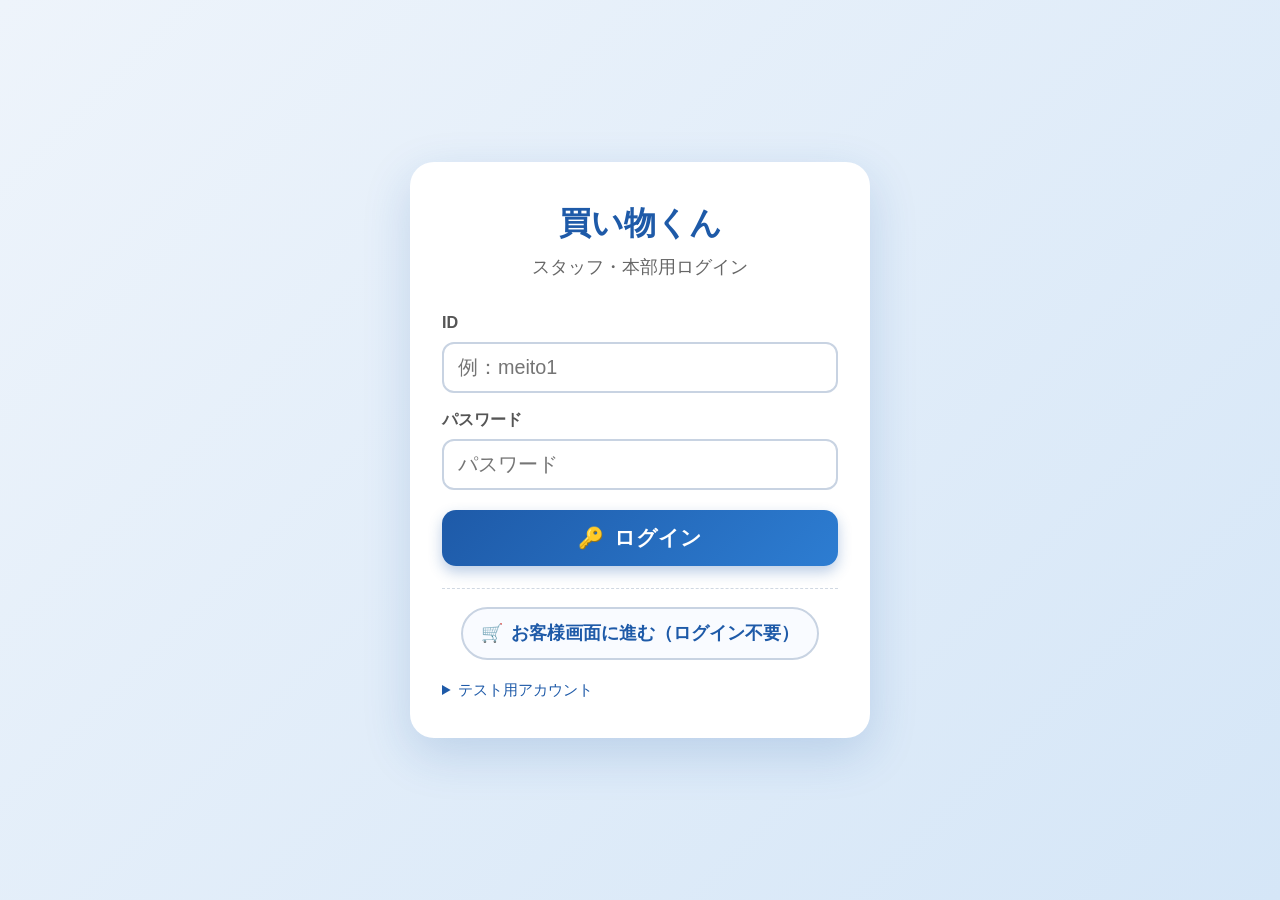
==== login.html @ 4b7d5826 "feat: 買い物くんサイト公開用の初期コミット 認証をVercel問い合わせ方式に変更。非公開ファイル(要件定義.txt, users.json, PDF)は除外。  Co-Authored-By:" ====
<!DOCTYPE html>
<html lang="ja">
<head>
    <meta charset="UTF-8">
    <meta name="viewport" content="width=device-width, initial-scale=1.0">
    <title>ログイン - 買い物くん</title>
    <link rel="stylesheet" href="style.css">
</head>
<body class="login-body">

    <div class="login-wrap">
        <div class="login-card">
            <div class="login-logo">買い物くん</div>
            <div class="login-sub">スタッフ・本部用ログイン</div>

            <form id="loginForm" class="login-form" autocomplete="off">
                <label class="login-field">
                    <span class="login-field-label">ID</span>
                    <input type="text" id="loginId" class="login-input"
                           placeholder="例：meito1" autocomplete="username" required>
                </label>
                <label class="login-field">
                    <span class="login-field-label">パスワード</span>
                    <input type="password" id="loginPassword" class="login-input"
                           placeholder="パスワード" autocomplete="current-password" required>
                </label>

                <div class="login-error" id="loginError" hidden></div>

                <button type="submit" class="login-submit" id="loginSubmit">
                    <span>🔑</span><span>ログイン</span>
                </button>
            </form>

            <div class="login-customer-link">
                <a href="index.html" class="login-customer-btn">
                    <span>🛒</span><span>お客様画面に進む（ログイン不要）</span>
                </a>
            </div>

            <div class="login-help">
                <details>
                    <summary>テスト用アカウント</summary>
                    <ul>
                        <li><b>meito1 / pass1</b> … メートくん（奈良・名古屋）</li>
                        <li><b>meito_nara / nara123</b> … 奈良担当メートくん</li>
                        <li><b>meito_nagoya / nagoya123</b> … 名古屋担当メートくん</li>
                        <li><b>honbu / honbu2026</b> … 本部スタッフ</li>
                    </ul>
                </details>
            </div>
        </div>
    </div>

    <script src="auth.js"></script>
    <script>
        // 既にログイン済みなら role に応じてリダイレクト
        document.addEventListener("DOMContentLoaded", () => {
            const a = getAuth();
            if (a) {
                if (a.role === "headquarters") location.replace("hq.html");
                else if (a.role === "meito") {
                    if (getAssignedRegion()) location.replace("meito.html");
                    else location.replace("select-region.html");
                }
                return;
            }

            const form = document.getElementById("loginForm");
            const errEl = document.getElementById("loginError");
            const idEl = document.getElementById("loginId");
            const pwEl = document.getElementById("loginPassword");
            const btn = document.getElementById("loginSubmit");

            form.addEventListener("submit", async (e) => {
                e.preventDefault();
                errEl.hidden = true;
                btn.disabled = true;
                const result = await attemptLogin(idEl.value.trim(), pwEl.value);
                btn.disabled = false;
                if (!result.ok) {
                    errEl.textContent = result.message;
                    errEl.hidden = false;
                    pwEl.focus();
                    pwEl.select();
                    return;
                }
                // ログイン成功 → role 別にリダイレクト
                const u = result.user;
                if (u.role === "headquarters") {
                    location.href = "hq.html";
                } else if (u.role === "meito") {
                    // 担当地区が1つだけなら自動選択、それ以上は地区選択画面
                    if (u.regions && u.regions.length === 1) {
                        setAssignedRegion(u.regions[0]);
                        location.href = "meito.html";
                    } else {
                        location.href = "select-region.html";
                    }
                } else {
                    location.href = "index.html";
                }
            });
        });
    </script>
</body>
</html>
---- style.css ----
/* ========================================
   買い物くん - タブレット向けTV通販風UI
   ======================================== */

* {
    margin: 0;
    padding: 0;
    box-sizing: border-box;
    -webkit-tap-highlight-color: transparent;
}

html {
    font-size: 18px;
}

body {
    font-family: "Hiragino Sans", "Hiragino Kaku Gothic ProN", "Meiryo", "Yu Gothic", sans-serif;
    background: #0a1929;
    color: #222;
    line-height: 1.6;
    overflow-x: hidden;
    min-height: 100vh;
}

/* ========================================
   ウェルカム画面
   ======================================== */
.welcome-screen {
    position: fixed;
    inset: 0;
    z-index: 2000;
    background: linear-gradient(135deg, #1e5aa8 0%, #2d7dd2 50%, #4fa3e0 100%);
    display: flex;
    align-items: center;
    justify-content: center;
    cursor: pointer;
    overflow: hidden;
    transition: opacity 0.6s ease, visibility 0.6s ease;
}

.welcome-screen.hide {
    opacity: 0;
    visibility: hidden;
    pointer-events: none;
}

/* 背景装飾 */
.welcome-bg {
    position: absolute;
    inset: 0;
    overflow: hidden;
    pointer-events: none;
}

.welcome-bg-shape {
    position: absolute;
    border-radius: 50%;
    background: rgba(255,255,255,0.08);
    animation: bgFloat 14s ease-in-out infinite;
}

.welcome-bg-shape-1 {
    width: 400px;
    height: 400px;
    top: -100px;
    left: -80px;
    animation-delay: 0s;
}

.welcome-bg-shape-2 {
    width: 300px;
    height: 300px;
    bottom: -80px;
    right: -60px;
    animation-delay: -5s;
}

.welcome-bg-shape-3 {
    width: 200px;
    height: 200px;
    top: 30%;
    right: 15%;
    animation-delay: -9s;
}

@keyframes bgFloat {
    0%, 100% { transform: translate(0, 0) scale(1); }
    33% { transform: translate(30px, -20px) scale(1.05); }
    66% { transform: translate(-20px, 30px) scale(0.98); }
}

/* 中央コンテンツ */
.welcome-content {
    position: relative;
    z-index: 1;
    text-align: center;
    color: #fff;
    padding: 40px 24px;
    max-width: 800px;
    width: 100%;
    animation: welcomeFadeIn 0.8s ease-out;
}

@keyframes welcomeFadeIn {
    from {
        opacity: 0;
        transform: translateY(20px);
    }
    to {
        opacity: 1;
        transform: translateY(0);
    }
}

.welcome-logo {
    font-size: 2.4rem;
    font-weight: bold;
    opacity: 0.85;
    letter-spacing: 0.08em;
    margin-bottom: 30px;
    text-shadow: 0 4px 14px rgba(0,0,0,0.25);
}

.welcome-greeting {
    margin-bottom: 14px;
    position: relative;
    display: inline-block;
    padding: 0 30px;
}

.welcome-greeting::before,
.welcome-greeting::after {
    content: "";
    position: absolute;
    top: 50%;
    width: 50px;
    height: 4px;
    background: #ffd54f;
    border-radius: 2px;
}

.welcome-greeting::before {
    left: -40px;
}

.welcome-greeting::after {
    right: -40px;
}

.welcome-greeting-text {
    font-size: 5.5rem;
    font-weight: bold;
    color: #ffd54f;
    text-shadow: 0 6px 20px rgba(0,0,0,0.4);
    letter-spacing: 0.05em;
    display: inline-block;
    animation: greetingPulse 2.5s ease-in-out infinite;
}

@keyframes greetingPulse {
    0%, 100% { transform: scale(1); }
    50% { transform: scale(1.03); }
}

.welcome-sub {
    font-size: 1.6rem;
    margin-bottom: 40px;
    opacity: 0.95;
    text-shadow: 0 2px 8px rgba(0,0,0,0.3);
}

/* イラスト */
.welcome-illustration {
    display: flex;
    justify-content: center;
    align-items: center;
    gap: 24px;
    margin-bottom: 50px;
    flex-wrap: wrap;
}

.welcome-emoji {
    font-size: 4.5rem;
    filter: drop-shadow(0 6px 16px rgba(0,0,0,0.3));
    animation: emojiFloat 3s ease-in-out infinite;
}

.welcome-emoji-1 { animation-delay: 0s; }
.welcome-emoji-2 { animation-delay: 0.3s; }
.welcome-emoji-3 { animation-delay: 0.6s; }
.welcome-emoji-4 { animation-delay: 0.9s; }
.welcome-emoji-5 { animation-delay: 1.2s; }

@keyframes emojiFloat {
    0%, 100% { transform: translateY(0) rotate(-3deg); }
    50% { transform: translateY(-20px) rotate(3deg); }
}

/* スタートボタン */
.welcome-start-btn {
    background: linear-gradient(135deg, #ffd54f 0%, #ffca28 100%);
    color: #3a2800;
    border: none;
    border-radius: 60px;
    padding: 22px 40px;
    font-size: 1.5rem;
    font-weight: bold;
    cursor: pointer;
    font-family: inherit;
    display: inline-flex;
    align-items: center;
    gap: 14px;
    box-shadow: 0 10px 30px rgba(0,0,0,0.3);
    animation: startBtnPulse 1.8s ease-in-out infinite;
}

.welcome-start-btn:active {
    transform: scale(0.96);
}

@keyframes startBtnPulse {
    0%, 100% {
        box-shadow: 0 10px 30px rgba(0,0,0,0.3), 0 0 0 0 rgba(255,213,79,0.6);
    }
    50% {
        box-shadow: 0 10px 30px rgba(0,0,0,0.3), 0 0 0 20px rgba(255,213,79,0);
    }
}

.welcome-start-icon {
    font-size: 1.8rem;
    animation: pointerBounce 1.2s ease-in-out infinite;
}

/* レスポンシブ */
@media (max-width: 600px) {
    .welcome-logo {
        font-size: 1.8rem;
        margin-bottom: 20px;
    }
    .welcome-greeting-text {
        font-size: 3.2rem;
    }
    .welcome-greeting::before,
    .welcome-greeting::after {
        width: 30px;
    }
    .welcome-sub {
        font-size: 1.15rem;
        margin-bottom: 28px;
    }
    .welcome-emoji {
        font-size: 3rem;
    }
    .welcome-illustration {
        gap: 14px;
        margin-bottom: 32px;
    }
    .welcome-start-btn {
        font-size: 1.15rem;
        padding: 18px 26px;
    }
}

/* ========================================
   ヘッダー
   ======================================== */
.header {
    background: linear-gradient(135deg, #1e5aa8 0%, #2d7dd2 100%);
    color: #fff;
    padding: 16px;
    box-shadow: 0 2px 8px rgba(0,0,0,0.3);
}

.header-inner {
    max-width: 1400px;
    margin: 0 auto;
    text-align: center;
}

/* 戻るボタン付きヘッダー */
.header-with-back {
    display: flex;
    align-items: center;
    justify-content: space-between;
    gap: 16px;
}

.header-back {
    color: #fff;
    text-decoration: none;
    background: rgba(255,255,255,0.18);
    padding: 10px 18px;
    border-radius: 50px;
    font-size: 1.05rem;
    font-weight: bold;
    white-space: nowrap;
    border: 2px solid rgba(255,255,255,0.35);
    transition: all 0.15s;
    flex-shrink: 0;
}

.header-back:active {
    background: rgba(255,255,255,0.3);
    transform: scale(0.96);
}

.header-back-spacer {
    width: 128px;
    flex-shrink: 0;
}

@media (max-width: 600px) {
    .header-back {
        font-size: 0.9rem;
        padding: 8px 12px;
    }
    .header-back-spacer {
        width: 70px;
    }
}

.logo {
    font-size: 2.2rem;
    font-weight: bold;
    letter-spacing: 0.05em;
}

.tagline {
    font-size: 1.15rem;
    margin-top: 2px;
    opacity: 0.95;
}

/* ========================================
   ショーケース（メインエリア）
   ======================================== */
.showcase {
    max-width: 1400px;
    margin: 0 auto;
    padding: 24px 16px 40px;
}

.showcase-inner {
    display: flex;
    flex-direction: column;
    gap: 20px;
}

/* 操作ガイド */
.guide-banner {
    background: linear-gradient(90deg, #ffc107 0%, #ffb300 100%);
    color: #222;
    padding: 14px 20px;
    border-radius: 50px;
    font-size: 1.3rem;
    font-weight: bold;
    text-align: center;
    box-shadow: 0 4px 12px rgba(255,193,7,0.35);
    display: flex;
    align-items: center;
    justify-content: center;
    gap: 12px;
    animation: guidePulse 2.5s ease-in-out infinite;
}

@keyframes guidePulse {
    0%, 100% { transform: scale(1); }
    50% { transform: scale(1.02); }
}

.guide-icon {
    font-size: 1.8rem;
    animation: pointerBounce 1.2s ease-in-out infinite;
}

@keyframes pointerBounce {
    0%, 100% { transform: translateY(0); }
    50% { transform: translateY(-6px); }
}

/* ========================================
   動画ステージ
   ======================================== */
.video-stage {
    position: relative;
    width: 100%;
    aspect-ratio: 16/9;
    background: #000;
    border-radius: 20px;
    overflow: hidden;
    box-shadow: 0 12px 40px rgba(0,0,0,0.5);
    cursor: pointer;
    user-select: none;
}

.video-stage.tapped {
    cursor: default;
}

.video-placeholder {
    position: absolute;
    inset: 0;
    background: linear-gradient(135deg, #1e5aa8 0%, #2d7dd2 50%, #4fa3e0 100%);
    display: flex;
    flex-direction: column;
    align-items: center;
    justify-content: center;
    color: #fff;
    z-index: 1;
    transition: opacity 0.5s;
}

.video-placeholder.hidden {
    opacity: 0;
    pointer-events: none;
}

.placeholder-emoji {
    font-size: 10rem;
    animation: floatEmoji 3s ease-in-out infinite;
    filter: drop-shadow(0 10px 20px rgba(0,0,0,0.3));
}

@keyframes floatEmoji {
    0%, 100% { transform: translateY(0) rotate(-2deg); }
    50% { transform: translateY(-15px) rotate(2deg); }
}

.placeholder-name {
    font-size: 2.5rem;
    font-weight: bold;
    margin-top: 20px;
    text-shadow: 0 4px 12px rgba(0,0,0,0.3);
}

.stage-video {
    position: absolute;
    inset: 0;
    width: 100%;
    height: 100%;
    object-fit: cover;
    z-index: 2;
}

.stage-video:not([src]), .stage-video[src=""] {
    display: none;
}

/* 商品情報オーバーレイ */
.product-overlay {
    position: absolute;
    bottom: 0;
    left: 0;
    right: 0;
    background: linear-gradient(180deg, transparent 0%, rgba(0,0,0,0.85) 100%);
    padding: 40px 24px 24px;
    color: #fff;
    z-index: 3;
    pointer-events: none;
}

.product-overlay-name {
    font-size: 2.2rem;
    font-weight: bold;
    text-shadow: 0 2px 8px rgba(0,0,0,0.6);
    margin-bottom: 6px;
}

.product-overlay-price {
    font-size: 1.8rem;
    font-weight: bold;
    color: #ffd54f;
    text-shadow: 0 2px 8px rgba(0,0,0,0.6);
}

/* タップ促進ヒント */
.tap-hint {
    position: absolute;
    top: 50%;
    right: 6%;
    transform: translateY(-50%);
    color: #fff;
    z-index: 3;
    text-align: center;
    pointer-events: none;
    animation: hintFade 3s ease-in-out infinite;
}

.video-stage.tapped .tap-hint {
    display: none;
}

@keyframes hintFade {
    0%, 100% { opacity: 0.5; }
    50% { opacity: 1; }
}

.tap-circle {
    width: 100px;
    height: 100px;
    border: 5px solid #fff;
    border-radius: 50%;
    margin: 0 auto 12px;
    position: relative;
    box-shadow: 0 0 30px rgba(255,255,255,0.6);
}

.tap-circle::before, .tap-circle::after {
    content: "";
    position: absolute;
    inset: -5px;
    border: 5px solid rgba(255,255,255,0.7);
    border-radius: 50%;
    animation: ripple 2s ease-out infinite;
}

.tap-circle::after {
    animation-delay: 1s;
}

@keyframes ripple {
    0% { transform: scale(1); opacity: 1; }
    100% { transform: scale(1.8); opacity: 0; }
}

.tap-text {
    font-size: 1.3rem;
    font-weight: bold;
    text-shadow: 0 2px 8px rgba(0,0,0,0.8);
    background: rgba(217,72,15,0.9);
    padding: 8px 16px;
    border-radius: 50px;
    display: inline-block;
}

/* ========================================
   購入パネル（タップ後）
   ======================================== */
.purchase-panel {
    position: absolute;
    inset: 0;
    background: rgba(0,0,0,0.85);
    backdrop-filter: blur(8px);
    -webkit-backdrop-filter: blur(8px);
    z-index: 10;
    display: none;
    flex-direction: column;
    justify-content: center;
    padding: 24px;
    color: #fff;
}

.purchase-panel.show {
    display: flex;
    animation: panelSlideUp 0.35s cubic-bezier(0.16, 1, 0.3, 1);
}

@keyframes panelSlideUp {
    from {
        opacity: 0;
        transform: translateY(30px);
    }
    to {
        opacity: 1;
        transform: translateY(0);
    }
}

.panel-close {
    position: absolute;
    top: 16px;
    right: 16px;
    width: 48px;
    height: 48px;
    border-radius: 50%;
    border: none;
    background: rgba(255,255,255,0.2);
    color: #fff;
    font-size: 1.8rem;
    cursor: pointer;
    display: flex;
    align-items: center;
    justify-content: center;
}

.panel-close:hover {
    background: rgba(255,255,255,0.3);
}

.panel-product {
    display: flex;
    align-items: center;
    gap: 20px;
    margin-bottom: 24px;
}

.panel-emoji {
    font-size: 6rem;
    flex-shrink: 0;
    filter: drop-shadow(0 6px 16px rgba(0,0,0,0.5));
}

.panel-info {
    flex: 1;
    min-width: 0;
}

.panel-name {
    font-size: 2rem;
    font-weight: bold;
    margin-bottom: 6px;
}

.panel-desc {
    font-size: 1.05rem;
    opacity: 0.9;
    margin-bottom: 10px;
    line-height: 1.5;
}

.panel-price {
    font-size: 2.2rem;
    font-weight: bold;
    color: #ffd54f;
}

/* 数量選択（ラジオボタン式） */
.panel-qty-section {
    margin-bottom: 24px;
    text-align: center;
}

.panel-qty-label {
    font-size: 1.4rem;
    font-weight: bold;
    margin-bottom: 14px;
}

.panel-qty-options {
    display: flex;
    flex-wrap: wrap;
    gap: 10px;
    justify-content: center;
    max-width: 720px;
    margin: 0 auto;
}

.qty-option {
    width: 68px;
    height: 68px;
    border-radius: 50%;
    border: 3px solid #fff;
    background: rgba(255,255,255,0.15);
    color: #fff;
    font-size: 1.6rem;
    font-weight: bold;
    cursor: pointer;
    font-family: inherit;
    display: flex;
    align-items: center;
    justify-content: center;
    transition: all 0.15s;
    flex-shrink: 0;
}

.qty-option:active {
    transform: scale(0.92);
}

.qty-option.selected {
    background: #ffd54f;
    color: #222;
    border-color: #ffd54f;
    box-shadow: 0 6px 16px rgba(255,213,79,0.5);
    transform: scale(1.08);
}

.qty-option.qty-more {
    width: auto;
    padding: 0 22px;
    border-radius: 50px;
    background: #d9480f;
    border-color: #d9480f;
    color: #fff;
    font-size: 1.15rem;
    white-space: nowrap;
    box-shadow: 0 4px 12px rgba(217,72,15,0.45);
}

.qty-option.qty-more:active {
    background: #b73a0a;
    transform: scale(0.95);
}

/* ボタン */
.panel-actions {
    display: flex;
    gap: 12px;
    max-width: 700px;
    margin: 0 auto;
    width: 100%;
}

.panel-btn {
    flex: 1;
    padding: 18px 20px;
    border: none;
    border-radius: 50px;
    font-size: 1.25rem;
    font-weight: bold;
    cursor: pointer;
    font-family: inherit;
    display: flex;
    align-items: center;
    justify-content: center;
    gap: 10px;
    transition: transform 0.1s;
}

.panel-btn:active {
    transform: scale(0.97);
}

.panel-btn-cancel {
    background: #fff;
    color: #555;
    box-shadow: 0 4px 12px rgba(0,0,0,0.3);
}

.panel-btn-add {
    background: linear-gradient(135deg, #d9480f 0%, #e8590c 100%);
    color: #fff;
    box-shadow: 0 6px 20px rgba(217,72,15,0.5);
    font-size: 1.35rem;
    flex: 1.3;
}

.panel-btn-icon {
    font-size: 1.4rem;
}

/* ========================================
   購入確認ダイアログ
   ======================================== */
.confirm-dialog {
    position: absolute;
    inset: 0;
    background: rgba(0,0,0,0.88);
    backdrop-filter: blur(10px);
    -webkit-backdrop-filter: blur(10px);
    z-index: 15;
    display: none;
    align-items: center;
    justify-content: center;
    padding: 20px;
}

.confirm-dialog.show {
    display: flex;
    animation: confirmFade 0.25s ease-out;
}

@keyframes confirmFade {
    from { opacity: 0; }
    to { opacity: 1; }
}

.confirm-inner {
    background: #fff;
    border-radius: 24px;
    padding: 32px 28px;
    max-width: 560px;
    width: 100%;
    box-shadow: 0 20px 60px rgba(0,0,0,0.5);
    animation: confirmPop 0.3s cubic-bezier(0.16, 1, 0.3, 1);
}

@keyframes confirmPop {
    from {
        transform: scale(0.85);
        opacity: 0;
    }
    to {
        transform: scale(1);
        opacity: 1;
    }
}

.confirm-icon {
    font-size: 3rem;
    text-align: center;
    margin-bottom: 12px;
}

.confirm-title {
    font-size: 1.5rem;
    font-weight: bold;
    text-align: center;
    color: #1e5aa8;
    margin-bottom: 20px;
    line-height: 1.4;
}

.confirm-product {
    display: flex;
    align-items: center;
    gap: 18px;
    background: #f5f7fa;
    border-radius: 16px;
    padding: 18px;
    margin-bottom: 24px;
}

.confirm-emoji {
    font-size: 4rem;
    flex-shrink: 0;
    filter: drop-shadow(0 4px 10px rgba(0,0,0,0.15));
}

.confirm-details {
    flex: 1;
    min-width: 0;
    color: #222;
}

.confirm-name {
    font-size: 1.4rem;
    font-weight: bold;
    margin-bottom: 8px;
}

.confirm-qty-line {
    font-size: 1.15rem;
    margin-bottom: 8px;
    display: flex;
    align-items: baseline;
    gap: 6px;
    color: #444;
}

.confirm-qty {
    font-size: 1.5rem;
    font-weight: bold;
    color: #1e5aa8;
}

.confirm-multiply {
    color: #888;
}

.confirm-total {
    display: flex;
    justify-content: space-between;
    align-items: baseline;
    padding-top: 8px;
    border-top: 1px dashed #ccc;
    font-size: 1.1rem;
    font-weight: bold;
}

.confirm-total-price {
    font-size: 1.8rem;
    color: #d9480f;
}

.confirm-actions {
    display: flex;
    gap: 12px;
}

.confirm-btn {
    flex: 1;
    padding: 18px 16px;
    border: none;
    border-radius: 50px;
    font-size: 1.2rem;
    font-weight: bold;
    cursor: pointer;
    font-family: inherit;
    display: flex;
    align-items: center;
    justify-content: center;
    gap: 8px;
    transition: transform 0.1s;
}

.confirm-btn:active {
    transform: scale(0.96);
}

.confirm-btn-no {
    background: #e9ecef;
    color: #555;
}

.confirm-btn-yes {
    background: linear-gradient(135deg, #37b24d 0%, #40c057 100%);
    color: #fff;
    box-shadow: 0 6px 18px rgba(55,178,77,0.45);
    flex: 1.3;
}

/* ========================================
   カート追加トースト
   ======================================== */
.added-toast {
    position: absolute;
    top: 50%;
    left: 50%;
    transform: translate(-50%, -50%) scale(0.8);
    background: #37b24d;
    color: #fff;
    padding: 24px 40px;
    border-radius: 60px;
    font-size: 1.6rem;
    font-weight: bold;
    z-index: 20;
    display: flex;
    align-items: center;
    gap: 14px;
    opacity: 0;
    pointer-events: none;
    transition: all 0.3s cubic-bezier(0.16, 1, 0.3, 1);
    box-shadow: 0 12px 40px rgba(55,178,77,0.5);
}

.added-toast.show {
    opacity: 1;
    transform: translate(-50%, -50%) scale(1);
}

.toast-check {
    width: 36px;
    height: 36px;
    background: #fff;
    color: #37b24d;
    border-radius: 50%;
    display: flex;
    align-items: center;
    justify-content: center;
    font-size: 1.4rem;
    font-weight: bold;
}

/* ========================================
   動画コントロール
   ======================================== */
.video-controls {
    display: flex;
    gap: 14px;
    justify-content: center;
}

.ctrl-btn {
    flex: 1;
    max-width: 200px;
    padding: 16px 20px;
    background: #fff;
    border: 3px solid #2d7dd2;
    border-radius: 50px;
    color: #1e5aa8;
    font-size: 1.1rem;
    font-weight: bold;
    cursor: pointer;
    font-family: inherit;
    display: flex;
    align-items: center;
    justify-content: center;
    gap: 10px;
    transition: all 0.15s;
}

.ctrl-btn:active {
    transform: scale(0.95);
}

.ctrl-btn-play {
    background: #1e5aa8;
    color: #fff;
    border-color: #1e5aa8;
}

.ctrl-icon {
    font-size: 1.4rem;
}

/* ========================================
   カテゴリボタン
   ======================================== */
.category-section {
    background: #fff;
    padding: 16px;
    border-radius: 16px;
    box-shadow: 0 4px 12px rgba(0,0,0,0.3);
}

.category-buttons {
    display: flex;
    flex-wrap: wrap;
    gap: 10px;
    justify-content: center;
}

.category-btn {
    font-family: inherit;
    font-size: 1.1rem;
    padding: 12px 24px;
    border: 3px solid #2d7dd2;
    background: #fff;
    color: #1e5aa8;
    border-radius: 50px;
    cursor: pointer;
    font-weight: bold;
    transition: all 0.15s;
}

.category-btn:active {
    transform: scale(0.95);
}

.category-btn.active {
    background: #1e5aa8;
    color: #fff;
}

/* ========================================
   進行インジケータ
   ======================================== */
.progress-dots {
    display: flex;
    gap: 6px;
    justify-content: center;
    flex-wrap: wrap;
    padding: 0 16px;
}

.progress-dot {
    width: 10px;
    height: 10px;
    border-radius: 50%;
    background: rgba(255,255,255,0.3);
    transition: all 0.2s;
    cursor: pointer;
}

.progress-dot.active {
    background: #ffd54f;
    transform: scale(1.5);
}

/* ========================================
   カートボタン（固定）
   ======================================== */
.cart-fab {
    position: fixed;
    bottom: 24px;
    right: 24px;
    background: linear-gradient(135deg, #d9480f 0%, #e8590c 100%);
    color: #fff;
    border: none;
    border-radius: 60px;
    padding: 18px 28px;
    font-size: 1.2rem;
    font-weight: bold;
    cursor: pointer;
    font-family: inherit;
    display: flex;
    align-items: center;
    gap: 12px;
    box-shadow: 0 8px 24px rgba(217,72,15,0.5);
    z-index: 500;
    transition: transform 0.2s;
}

.cart-fab:active {
    transform: scale(0.95);
}

.cart-icon {
    font-size: 1.6rem;
}

.cart-count {
    background: #fff;
    color: #d9480f;
    border-radius: 50%;
    min-width: 32px;
    height: 32px;
    padding: 0 8px;
    display: flex;
    align-items: center;
    justify-content: center;
    font-size: 1.1rem;
    font-weight: bold;
}

/* ========================================
   モーダル（カート・完了）
   ======================================== */
.modal {
    display: none;
    position: fixed;
    top: 0;
    left: 0;
    width: 100%;
    height: 100%;
    background: rgba(0,0,0,0.75);
    z-index: 1000;
    align-items: center;
    justify-content: center;
    padding: 16px;
}

.modal.show {
    display: flex;
}

.modal-content {
    background: #fff;
    border-radius: 20px;
    max-width: 600px;
    width: 100%;
    max-height: 90vh;
    overflow-y: auto;
    padding: 28px;
    position: relative;
}

.modal-close {
    position: absolute;
    top: 14px;
    right: 14px;
    width: 48px;
    height: 48px;
    border-radius: 50%;
    border: none;
    background: #eee;
    font-size: 1.6rem;
    cursor: pointer;
    font-weight: bold;
    color: #333;
    display: flex;
    align-items: center;
    justify-content: center;
}

.modal-close:active {
    background: #ddd;
}

.modal-title {
    font-size: 1.7rem;
    margin-bottom: 20px;
    padding-right: 48px;
    color: #1e5aa8;
}

/* カート中身 */
.cart-items {
    margin-bottom: 20px;
    max-height: 50vh;
    overflow-y: auto;
}

.cart-item {
    display: flex;
    align-items: center;
    gap: 12px;
    padding: 14px 0;
    border-bottom: 1px solid #eee;
}

.cart-item-emoji {
    font-size: 2.8rem;
    width: 64px;
    text-align: center;
}

.cart-item-info {
    flex: 1;
    min-width: 0;
}

.cart-item-name {
    font-size: 1.2rem;
    font-weight: bold;
    margin-bottom: 4px;
}

.cart-item-price {
    font-size: 1rem;
    color: #666;
}

.cart-item-qty {
    display: flex;
    align-items: center;
    gap: 4px;
}

.cart-qty-btn {
    width: 40px;
    height: 40px;
    border: 2px solid #2d7dd2;
    background: #fff;
    color: #1e5aa8;
    border-radius: 50%;
    font-size: 1.3rem;
    font-weight: bold;
    cursor: pointer;
}

.cart-qty-val {
    min-width: 34px;
    text-align: center;
    font-weight: bold;
    font-size: 1.15rem;
}

.cart-remove-btn {
    background: none;
    border: none;
    color: #c92a2a;
    font-size: 0.9rem;
    cursor: pointer;
    padding: 4px 8px;
    font-family: inherit;
}

.cart-empty {
    text-align: center;
    padding: 40px 20px;
    color: #888;
    font-size: 1.1rem;
}

.cart-total {
    display: flex;
    justify-content: space-between;
    align-items: center;
    padding: 18px 0;
    border-top: 2px solid #1e5aa8;
    font-size: 1.3rem;
    font-weight: bold;
    margin-bottom: 16px;
}

.total-price {
    color: #d9480f;
    font-size: 1.9rem;
}

.order-btn {
    width: 100%;
    padding: 20px;
    background: #1e5aa8;
    color: #fff;
    border: none;
    border-radius: 50px;
    font-size: 1.35rem;
    font-weight: bold;
    cursor: pointer;
    font-family: inherit;
}

.order-btn:active {
    background: #164280;
}

.order-btn:disabled {
    background: #ccc;
    cursor: not-allowed;
}

/* ========================================
   最終注文確認モーダル
   ======================================== */
.order-confirm-content {
    max-width: 620px;
    text-align: center;
    padding: 32px 28px;
}

.order-confirm-icon {
    font-size: 3rem;
    margin-bottom: 8px;
}

.order-confirm-title {
    font-size: 1.7rem;
    color: #1e5aa8;
    font-weight: bold;
    margin-bottom: 10px;
}

.order-confirm-lead {
    font-size: 1.15rem;
    color: #444;
    margin-bottom: 22px;
    line-height: 1.6;
}

.order-confirm-list {
    background: #f5f7fa;
    border-radius: 14px;
    padding: 16px;
    margin-bottom: 20px;
    text-align: left;
    max-height: 40vh;
    overflow-y: auto;
}

.order-confirm-item {
    display: flex;
    align-items: center;
    gap: 14px;
    padding: 12px 0;
    border-bottom: 1px dashed #d0d7de;
}

.order-confirm-item:last-child {
    border-bottom: none;
}

.order-confirm-item-emoji {
    font-size: 2.4rem;
    width: 56px;
    text-align: center;
    flex-shrink: 0;
}

.order-confirm-item-info {
    flex: 1;
    min-width: 0;
}

.order-confirm-item-name {
    font-size: 1.15rem;
    font-weight: bold;
    margin-bottom: 2px;
    color: #222;
}

.order-confirm-item-sub {
    font-size: 0.95rem;
    color: #666;
}

.order-confirm-item-price {
    font-size: 1.2rem;
    font-weight: bold;
    color: #d9480f;
    text-align: right;
    white-space: nowrap;
}

.order-confirm-total {
    display: flex;
    justify-content: space-between;
    align-items: center;
    padding: 16px 20px;
    background: linear-gradient(135deg, #1e5aa8 0%, #2d7dd2 100%);
    color: #fff;
    border-radius: 14px;
    font-size: 1.3rem;
    font-weight: bold;
    margin-bottom: 16px;
}

.order-confirm-total-price {
    font-size: 2.2rem;
    color: #ffd54f;
}

.order-confirm-note {
    background: #fff8e1;
    border: 2px solid #ffc107;
    border-radius: 12px;
    padding: 12px 16px;
    font-size: 1rem;
    color: #5c4a00;
    margin-bottom: 22px;
    display: flex;
    align-items: center;
    gap: 10px;
    text-align: left;
}

.order-confirm-note-icon {
    font-size: 1.3rem;
    font-weight: bold;
    width: 28px;
    height: 28px;
    background: #ffc107;
    color: #fff;
    border-radius: 50%;
    display: flex;
    align-items: center;
    justify-content: center;
    flex-shrink: 0;
}

.order-confirm-actions {
    display: flex;
    gap: 12px;
}

.order-confirm-btn {
    flex: 1;
    padding: 18px 16px;
    border: none;
    border-radius: 50px;
    font-size: 1.2rem;
    font-weight: bold;
    cursor: pointer;
    font-family: inherit;
    display: flex;
    align-items: center;
    justify-content: center;
    gap: 8px;
    transition: transform 0.1s;
}

.order-confirm-btn:active {
    transform: scale(0.96);
}

.order-confirm-btn-back {
    background: #e9ecef;
    color: #555;
}

.order-confirm-btn-ok {
    background: linear-gradient(135deg, #d9480f 0%, #e8590c 100%);
    color: #fff;
    box-shadow: 0 6px 18px rgba(217,72,15,0.45);
    flex: 1.4;
    font-size: 1.3rem;
}

/* ========================================
   注文完了
   ======================================== */
.complete-content {
    text-align: center;
    max-width: 480px;
}

.complete-icon {
    width: 90px;
    height: 90px;
    background: #37b24d;
    color: #fff;
    border-radius: 50%;
    font-size: 3.5rem;
    display: flex;
    align-items: center;
    justify-content: center;
    margin: 20px auto;
    font-weight: bold;
}

.complete-title {
    font-size: 1.6rem;
    color: #1e5aa8;
    margin-bottom: 12px;
}

.complete-text {
    font-size: 1.15rem;
    color: #444;
    margin-bottom: 20px;
    line-height: 1.7;
}

.complete-summary {
    background: #f5f7fa;
    border-radius: 12px;
    padding: 16px;
    margin-bottom: 20px;
    text-align: left;
    font-size: 1rem;
    max-height: 200px;
    overflow-y: auto;
}

.complete-summary-item {
    padding: 6px 0;
    border-bottom: 1px dashed #ddd;
    display: flex;
    justify-content: space-between;
}

.complete-summary-item:last-child {
    border-bottom: none;
}

.complete-btn {
    padding: 14px 40px;
    background: #1e5aa8;
    color: #fff;
    border: none;
    border-radius: 50px;
    font-size: 1.2rem;
    font-weight: bold;
    cursor: pointer;
    font-family: inherit;
}

/* ========================================
   フッター
   ======================================== */
.footer {
    background: #000;
    color: #fff;
    padding: 24px 16px;
    text-align: center;
}

.footer p {
    font-size: 0.95rem;
    margin-bottom: 2px;
}

.footer-small {
    font-size: 0.8rem;
    opacity: 0.6;
    margin-top: 6px;
}

/* ========================================
   レスポンシブ
   ======================================== */

/* タブレット縦向き */
@media (max-width: 900px) {
    html {
        font-size: 17px;
    }

    .product-overlay-name {
        font-size: 1.8rem;
    }

    .product-overlay-price {
        font-size: 1.5rem;
    }

    .panel-emoji {
        font-size: 4.5rem;
    }

    .panel-name {
        font-size: 1.6rem;
    }

    .panel-price {
        font-size: 1.8rem;
    }

    .placeholder-emoji {
        font-size: 7rem;
    }

    .placeholder-name {
        font-size: 1.8rem;
    }

    .tap-circle {
        width: 70px;
        height: 70px;
    }
}

/* スマホ */
@media (max-width: 600px) {
    html {
        font-size: 15px;
    }

    .logo {
        font-size: 1.7rem;
    }

    .guide-banner {
        font-size: 1.05rem;
        padding: 10px 14px;
    }

    .panel-product {
        flex-direction: column;
        text-align: center;
        gap: 10px;
    }

    .panel-actions {
        flex-direction: column;
    }

    .ctrl-btn {
        padding: 12px 14px;
        font-size: 0.95rem;
    }

    .ctrl-label {
        display: none;
    }

    .ctrl-btn-play .ctrl-label {
        display: inline;
    }

    .cart-fab {
        bottom: 16px;
        right: 16px;
        padding: 14px 20px;
        font-size: 1rem;
    }

    .category-btn {
        font-size: 0.95rem;
        padding: 10px 16px;
    }
}

/* ============================================================
   ページ別 背景
   ============================================================ */
body.menu-body,
body.sets-body {
    background: linear-gradient(180deg, #eef4fb 0%, #ffffff 100%);
    color: #222;
}

/* ============================================================
   メニューページ
   ============================================================ */
.menu-main {
    max-width: 1100px;
    margin: 40px auto 60px;
    padding: 0 20px;
}

.menu-title {
    font-size: 2.2rem;
    text-align: center;
    color: #1e5aa8;
    font-weight: bold;
    margin-bottom: 8px;
}

.menu-lead {
    text-align: center;
    font-size: 1.2rem;
    color: #555;
    margin-bottom: 40px;
}

.menu-grid {
    display: grid;
    grid-template-columns: repeat(auto-fit, minmax(360px, 1fr));
    gap: 24px;
}

.menu-card {
    background: #fff;
    border-radius: 24px;
    padding: 40px 28px;
    text-decoration: none;
    color: #222;
    box-shadow: 0 10px 30px rgba(30,90,168,0.15);
    border: 4px solid transparent;
    display: flex;
    flex-direction: column;
    align-items: center;
    text-align: center;
    cursor: pointer;
    transition: all 0.2s;
    position: relative;
    overflow: hidden;
}

.menu-card::before {
    content: "";
    position: absolute;
    top: 0;
    left: 0;
    right: 0;
    height: 8px;
}

.menu-card-single::before {
    background: linear-gradient(90deg, #2d7dd2, #4fa3e0);
}

.menu-card-set::before {
    background: linear-gradient(90deg, #d9480f, #ff922b);
}

.menu-card:active {
    transform: scale(0.98);
    box-shadow: 0 6px 18px rgba(30,90,168,0.25);
}

.menu-card:hover {
    border-color: #ffd54f;
    transform: translateY(-4px);
}

.menu-card-icon {
    font-size: 6rem;
    margin-bottom: 16px;
    filter: drop-shadow(0 6px 16px rgba(0,0,0,0.1));
}

.menu-card-title {
    font-size: 2rem;
    font-weight: bold;
    color: #1e5aa8;
    margin-bottom: 14px;
    line-height: 1.3;
}

.menu-card-set .menu-card-title {
    color: #d9480f;
}

.menu-card-desc {
    font-size: 1.15rem;
    color: #555;
    line-height: 1.7;
    margin-bottom: 20px;
}

.menu-card-arrow {
    background: #1e5aa8;
    color: #fff;
    width: 52px;
    height: 52px;
    border-radius: 50%;
    display: flex;
    align-items: center;
    justify-content: center;
    font-size: 1.4rem;
    box-shadow: 0 4px 12px rgba(30,90,168,0.4);
}

.menu-card-set .menu-card-arrow {
    background: #d9480f;
    box-shadow: 0 4px 12px rgba(217,72,15,0.4);
}

@media (max-width: 600px) {
    .menu-title { font-size: 1.6rem; }
    .menu-lead { font-size: 1rem; margin-bottom: 24px; }
    .menu-card { padding: 28px 20px; }
    .menu-card-icon { font-size: 4.5rem; }
    .menu-card-title { font-size: 1.5rem; }
    .menu-card-desc { font-size: 1rem; }
}

/* ============================================================
   セットページ
   ============================================================ */
.sets-main {
    max-width: 1200px;
    margin: 30px auto 60px;
    padding: 0 20px;
}

.sets-title {
    font-size: 2rem;
    text-align: center;
    color: #1e5aa8;
    font-weight: bold;
    margin-bottom: 8px;
}

.sets-lead {
    text-align: center;
    font-size: 1.1rem;
    color: #555;
    margin-bottom: 32px;
    line-height: 1.7;
}

.sets-grid {
    display: grid;
    grid-template-columns: repeat(auto-fill, minmax(280px, 1fr));
    gap: 20px;
}

.set-card {
    background: #fff;
    border-radius: 20px;
    padding: 22px;
    box-shadow: 0 6px 20px rgba(30,90,168,0.12);
    cursor: pointer;
    transition: all 0.2s;
    border: 3px solid transparent;
    display: flex;
    flex-direction: column;
}

.set-card:active {
    transform: scale(0.97);
}

.set-card:hover {
    border-color: #ffd54f;
    transform: translateY(-4px);
    box-shadow: 0 12px 28px rgba(30,90,168,0.2);
}

.set-card-top {
    display: flex;
    align-items: flex-start;
    justify-content: space-between;
    margin-bottom: 10px;
}

.set-card-emoji {
    font-size: 4.5rem;
    line-height: 1;
    filter: drop-shadow(0 4px 10px rgba(0,0,0,0.1));
}

.set-card-servings-badge {
    background: #1e5aa8;
    color: #fff;
    padding: 4px 12px;
    border-radius: 50px;
    font-size: 0.9rem;
    font-weight: bold;
    white-space: nowrap;
}

.set-card-name {
    font-size: 1.6rem;
    font-weight: bold;
    color: #1e5aa8;
    margin-bottom: 8px;
}

.set-card-desc {
    font-size: 1rem;
    color: #555;
    line-height: 1.6;
    margin-bottom: 14px;
    flex: 1;
}

.set-card-footer {
    display: flex;
    justify-content: space-between;
    align-items: baseline;
    padding-top: 12px;
    border-top: 1px dashed #d0d7de;
    margin-bottom: 12px;
}

.set-card-items {
    font-size: 0.95rem;
    color: #666;
    font-weight: bold;
}

.set-card-price {
    font-size: 1.35rem;
    font-weight: bold;
    color: #d9480f;
}

.set-card-tap {
    text-align: center;
    background: linear-gradient(135deg, #ffd54f 0%, #ffca28 100%);
    color: #3a2800;
    padding: 10px;
    border-radius: 50px;
    font-weight: bold;
    font-size: 1rem;
}

@media (max-width: 600px) {
    .sets-title { font-size: 1.5rem; }
    .sets-lead { font-size: 0.95rem; }
    .set-card-emoji { font-size: 3.5rem; }
    .set-card-name { font-size: 1.3rem; }
}

/* ============================================================
   セット詳細モーダル
   ============================================================ */
.set-detail-content {
    max-width: 720px;
    padding: 28px;
}

.set-detail-header {
    display: flex;
    align-items: center;
    gap: 18px;
    margin-bottom: 12px;
    padding-right: 48px;
}

.set-detail-emoji {
    font-size: 4.5rem;
    flex-shrink: 0;
    filter: drop-shadow(0 4px 10px rgba(0,0,0,0.15));
}

.set-detail-heading {
    flex: 1;
    min-width: 0;
}

.set-detail-title {
    font-size: 1.8rem;
    font-weight: bold;
    color: #1e5aa8;
    margin-bottom: 4px;
}

.set-detail-meta {
    display: flex;
    gap: 8px;
    align-items: center;
}

.set-detail-servings {
    background: #1e5aa8;
    color: #fff;
    padding: 4px 12px;
    border-radius: 50px;
    font-size: 0.95rem;
    font-weight: bold;
}

.set-detail-desc {
    font-size: 1.05rem;
    color: #555;
    line-height: 1.6;
    margin-bottom: 18px;
    padding: 12px 14px;
    background: #f5f7fa;
    border-radius: 12px;
}

.set-ingredients-head {
    display: flex;
    justify-content: space-between;
    align-items: baseline;
    margin-bottom: 10px;
    font-size: 1.2rem;
    font-weight: bold;
    color: #1e5aa8;
    border-bottom: 2px solid #1e5aa8;
    padding-bottom: 6px;
}

.set-ingredients-hint {
    font-size: 0.85rem;
    font-weight: normal;
    color: #888;
}

.set-ingredients {
    margin-bottom: 14px;
    max-height: 40vh;
    overflow-y: auto;
}

.set-ingredient {
    display: grid;
    grid-template-columns: auto 1fr auto auto;
    gap: 12px;
    align-items: center;
    padding: 12px 4px;
    border-bottom: 1px solid #eee;
}

.set-ingredient-emoji {
    font-size: 2.4rem;
    width: 52px;
    text-align: center;
}

.set-ingredient-info {
    min-width: 0;
}

.set-ingredient-name {
    font-size: 1.15rem;
    font-weight: bold;
    color: #222;
    margin-bottom: 2px;
}

.set-ingredient-price {
    font-size: 0.9rem;
    color: #666;
}

.set-ingredient-controls {
    display: flex;
    flex-direction: column;
    align-items: center;
    gap: 6px;
}

.set-ingredient-qty {
    display: flex;
    align-items: center;
    background: #fff;
    border: 2px solid #2d7dd2;
    border-radius: 50px;
    overflow: hidden;
}

.ing-qty-btn {
    width: 34px;
    height: 34px;
    border: none;
    background: #fff;
    color: #1e5aa8;
    font-size: 1.2rem;
    font-weight: bold;
    cursor: pointer;
}

.ing-qty-btn:active {
    background: #e7f0fa;
}

.ing-qty-val {
    min-width: 30px;
    text-align: center;
    font-size: 1.1rem;
    font-weight: bold;
}

.set-ingredient-subtotal {
    font-size: 0.85rem;
    color: #d9480f;
    font-weight: bold;
}

.ing-remove-btn {
    width: 36px;
    height: 36px;
    border-radius: 50%;
    border: none;
    background: #ffe3e3;
    color: #c92a2a;
    font-size: 1.3rem;
    font-weight: bold;
    cursor: pointer;
}

.ing-remove-btn:active {
    background: #ffc9c9;
    transform: scale(0.9);
}

.set-ingredients-empty {
    text-align: center;
    padding: 28px 16px;
    color: #888;
    font-size: 1.05rem;
    background: #f5f7fa;
    border-radius: 12px;
    line-height: 1.7;
}

.set-add-product-btn {
    width: 100%;
    padding: 14px 18px;
    border: 3px dashed #2d7dd2;
    background: #f0f7ff;
    color: #1e5aa8;
    border-radius: 14px;
    font-size: 1.1rem;
    font-weight: bold;
    cursor: pointer;
    font-family: inherit;
    display: flex;
    align-items: center;
    justify-content: center;
    gap: 10px;
    margin-bottom: 18px;
}

.set-add-product-btn:active {
    background: #e1edfa;
    transform: scale(0.98);
}

.plus-icon {
    font-size: 1.4rem;
    font-weight: bold;
}

.set-total-row {
    display: flex;
    justify-content: space-between;
    align-items: center;
    padding: 14px 18px;
    background: linear-gradient(135deg, #1e5aa8 0%, #2d7dd2 100%);
    color: #fff;
    border-radius: 12px;
    font-size: 1.2rem;
    font-weight: bold;
    margin-bottom: 16px;
}

.set-total-price {
    font-size: 1.8rem;
    color: #ffd54f;
}

.set-add-to-cart-btn {
    width: 100%;
    padding: 20px;
    background: linear-gradient(135deg, #d9480f 0%, #e8590c 100%);
    color: #fff;
    border: none;
    border-radius: 50px;
    font-size: 1.3rem;
    font-weight: bold;
    cursor: pointer;
    font-family: inherit;
    display: flex;
    align-items: center;
    justify-content: center;
    gap: 10px;
    box-shadow: 0 6px 18px rgba(217,72,15,0.45);
}

.set-add-to-cart-btn:active {
    transform: scale(0.97);
}

.set-add-to-cart-btn:disabled {
    background: #ccc;
    cursor: not-allowed;
    box-shadow: none;
}

@media (max-width: 600px) {
    .set-detail-emoji { font-size: 3.2rem; }
    .set-detail-title { font-size: 1.4rem; }
    .set-ingredient {
        grid-template-columns: auto 1fr auto;
        grid-template-rows: auto auto;
        gap: 8px;
    }
    .set-ingredient-emoji { grid-row: span 2; }
    .set-ingredient-info { grid-column: 2; }
    .set-ingredient-controls {
        grid-column: 2;
        grid-row: 2;
        flex-direction: row;
        justify-content: flex-start;
    }
    .ing-remove-btn { grid-row: span 2; }
}

/* ============================================================
   商品ピッカーモーダル
   ============================================================ */
.product-picker-content {
    max-width: 640px;
    padding: 24px;
}

.picker-category-tabs {
    display: flex;
    flex-wrap: wrap;
    gap: 8px;
    justify-content: center;
    margin-bottom: 16px;
    padding-bottom: 14px;
    border-bottom: 2px solid #e7f0fa;
}

.picker-cat-btn {
    font-family: inherit;
    font-size: 0.95rem;
    padding: 8px 16px;
    border: 2px solid #2d7dd2;
    background: #fff;
    color: #1e5aa8;
    border-radius: 50px;
    cursor: pointer;
    font-weight: bold;
}

.picker-cat-btn:active {
    transform: scale(0.95);
}

.picker-cat-btn.active {
    background: #1e5aa8;
    color: #fff;
}

.picker-list {
    max-height: 55vh;
    overflow-y: auto;
}

.picker-item {
    display: flex;
    align-items: center;
    gap: 14px;
    padding: 12px 8px;
    border-bottom: 1px solid #eee;
}

.picker-emoji {
    font-size: 2.4rem;
    width: 54px;
    text-align: center;
    flex-shrink: 0;
}

.picker-info {
    flex: 1;
    min-width: 0;
}

.picker-name {
    font-size: 1.15rem;
    font-weight: bold;
    color: #222;
    margin-bottom: 2px;
}

.picker-price {
    font-size: 0.95rem;
    color: #666;
}

.picker-add-btn {
    padding: 10px 20px;
    background: #37b24d;
    color: #fff;
    border: none;
    border-radius: 50px;
    font-size: 1rem;
    font-weight: bold;
    cursor: pointer;
    font-family: inherit;
    display: flex;
    align-items: center;
    gap: 6px;
    box-shadow: 0 4px 10px rgba(55,178,77,0.35);
    flex-shrink: 0;
}

.picker-add-btn:active {
    transform: scale(0.94);
}

.picker-empty {
    text-align: center;
    padding: 40px 20px;
    color: #888;
    font-size: 1.05rem;
}

/* ============================================================
   セット追加確認モーダル（order-confirm スタイルを再利用）
   ============================================================ */
.set-confirm-content {
    max-width: 560px;
    text-align: center;
    padding: 32px 28px;
}

/* ============================================================
   グローバルトースト（全ページ共通）
   ============================================================ */
.global-toast {
    position: fixed;
    bottom: 100px;
    left: 50%;
    transform: translateX(-50%) translateY(20px);
    background: #37b24d;
    color: #fff;
    padding: 16px 28px;
    border-radius: 50px;
    font-size: 1.15rem;
    font-weight: bold;
    z-index: 3000;
    display: flex;
    align-items: center;
    gap: 10px;
    box-shadow: 0 10px 30px rgba(55,178,77,0.45);
    opacity: 0;
    transition: all 0.3s cubic-bezier(0.16, 1, 0.3, 1);
    max-width: 90vw;
    pointer-events: none;
}

.global-toast.show {
    opacity: 1;
    transform: translateX(-50%) translateY(0);
}

.global-toast .toast-check {
    width: 28px;
    height: 28px;
    background: #fff;
    color: #37b24d;
    border-radius: 50%;
    display: flex;
    align-items: center;
    justify-content: center;
    font-size: 1rem;
    font-weight: bold;
}

@media (max-width: 600px) {
    .global-toast {
        font-size: 1rem;
        padding: 12px 20px;
        bottom: 80px;
    }
}

/* ============================================================
   注文完了モーダル ― 注文番号
   （個人情報保護のため、お名前は表示しません）
   ============================================================ */
.order-number-badge {
    background: linear-gradient(135deg, #1e5aa8 0%, #2d7dd2 100%);
    color: #fff;
    border-radius: 20px;
    padding: 18px 36px;
    display: inline-block;
    margin: 12px auto 18px;
    box-shadow: 0 8px 24px rgba(30,90,168,0.35);
    text-align: center;
}

.order-number-label {
    font-size: 1rem;
    opacity: 0.9;
    margin-bottom: 6px;
    letter-spacing: 0.05em;
}

.order-number-value {
    font-size: 3.4rem;
    font-weight: bold;
    color: #ffd54f;
    letter-spacing: 0.08em;
    line-height: 1;
}

.order-number-hint {
    font-size: 0.95rem;
    opacity: 0.85;
    margin-top: 6px;
    letter-spacing: 0.03em;
}

/* ============================================================
   注文一覧 FAB（左下固定）
   ============================================================ */
.orders-fab {
    position: fixed;
    bottom: 24px;
    left: 24px;
    background: linear-gradient(135deg, #1e5aa8 0%, #2d7dd2 100%);
    color: #fff;
    border: none;
    border-radius: 60px;
    padding: 18px 24px;
    font-size: 1.1rem;
    font-weight: bold;
    cursor: pointer;
    font-family: inherit;
    display: flex;
    align-items: center;
    gap: 10px;
    box-shadow: 0 8px 24px rgba(30,90,168,0.45);
    z-index: 500;
    transition: transform 0.2s;
}

.orders-fab:active {
    transform: scale(0.95);
}

.orders-fab-icon {
    font-size: 1.5rem;
}

/* ============================================================
   注文一覧モーダル
   ============================================================ */
.orders-modal-content {
    max-width: 760px;
    padding: 28px;
    max-height: 90vh;
    display: flex;
    flex-direction: column;
}

.orders-modal-header {
    display: flex;
    align-items: center;
    justify-content: space-between;
    margin-bottom: 18px;
    padding-right: 48px;
    flex-shrink: 0;
}

.orders-count-badge {
    background: #1e5aa8;
    color: #fff;
    padding: 4px 14px;
    border-radius: 50px;
    font-size: 1rem;
    font-weight: bold;
}

.orders-list {
    flex: 1;
    overflow-y: auto;
    margin-bottom: 16px;
}

.orders-empty {
    text-align: center;
    padding: 50px 20px;
    color: #888;
    font-size: 1.1rem;
    line-height: 2;
}

.orders-empty-icon {
    font-size: 4rem;
    margin-bottom: 10px;
}

.orders-item {
    border: 2px solid #e7f0fa;
    border-radius: 16px;
    padding: 14px 16px;
    margin-bottom: 12px;
    background: #f9fbff;
    transition: box-shadow 0.15s;
}

.orders-item:hover {
    box-shadow: 0 4px 12px rgba(30,90,168,0.1);
}

.orders-item-header {
    display: flex;
    align-items: center;
    gap: 10px;
    margin-bottom: 10px;
    flex-wrap: wrap;
}

.orders-item-number {
    background: linear-gradient(135deg, #1e5aa8 0%, #2d7dd2 100%);
    color: #fff;
    padding: 4px 14px;
    border-radius: 50px;
    font-size: 1.15rem;
    font-weight: bold;
    white-space: nowrap;
    letter-spacing: 0.05em;
}

.orders-item-name {
    font-size: 1.25rem;
    font-weight: bold;
    color: #222;
    flex: 1;
}

.orders-item-time {
    font-size: 0.95rem;
    color: #888;
    white-space: nowrap;
}

.orders-item-products {
    display: flex;
    flex-wrap: wrap;
    gap: 6px;
    margin-bottom: 10px;
}

.orders-item-product {
    background: #e7f0fa;
    color: #1e5aa8;
    padding: 4px 12px;
    border-radius: 50px;
    font-size: 1rem;
    font-weight: bold;
}

.orders-item-total {
    text-align: right;
    font-size: 1.3rem;
    font-weight: bold;
    color: #d9480f;
    border-top: 1px dashed #ccc;
    padding-top: 8px;
}

.orders-footer {
    flex-shrink: 0;
    display: flex;
    flex-wrap: wrap;
    justify-content: center;
    gap: 10px;
    padding-top: 12px;
    border-top: 1px solid #eee;
}

.orders-save-btn {
    background: linear-gradient(135deg, #1e5aa8 0%, #2d7dd2 100%);
    border: 2px solid #1e5aa8;
    color: #fff;
    padding: 12px 22px;
    border-radius: 50px;
    font-size: 1.05rem;
    font-weight: bold;
    cursor: pointer;
    font-family: inherit;
    display: inline-flex;
    align-items: center;
    gap: 8px;
    box-shadow: 0 4px 12px rgba(30,90,168,0.25);
    transition: transform 0.1s, box-shadow 0.15s;
}

.orders-save-btn:hover {
    box-shadow: 0 6px 16px rgba(30,90,168,0.35);
}

.orders-save-btn:active {
    transform: translateY(1px);
    box-shadow: 0 2px 6px rgba(30,90,168,0.25);
}

.orders-clear-btn {
    background: none;
    border: 2px solid #c92a2a;
    color: #c92a2a;
    padding: 10px 22px;
    border-radius: 50px;
    font-size: 1rem;
    font-weight: bold;
    cursor: pointer;
    font-family: inherit;
    display: inline-flex;
    align-items: center;
    gap: 8px;
}

.orders-clear-btn:active {
    background: #fff5f5;
}

@media (max-width: 600px) {
    .orders-footer {
        flex-direction: column;
        align-items: stretch;
    }
    .orders-save-btn,
    .orders-clear-btn {
        justify-content: center;
        width: 100%;
    }
}

@media (max-width: 600px) {
    .orders-fab {
        bottom: 16px;
        left: 16px;
        padding: 14px 18px;
        font-size: 0.95rem;
    }
    .orders-item-number {
        font-size: 1rem;
    }
    .orders-item-name {
        font-size: 1.1rem;
    }
}

/* ============================================================
   注文一覧 ― ビュー切替タブ（商品別 / 注文別）
   ============================================================ */
.orders-view-tabs {
    display: flex;
    gap: 6px;
    background: #e8eef5;
    padding: 6px;
    border-radius: 14px;
    margin-bottom: 16px;
}

.orders-view-tab {
    flex: 1;
    display: flex;
    align-items: center;
    justify-content: center;
    gap: 6px;
    padding: 12px 10px;
    background: transparent;
    border: none;
    border-radius: 10px;
    font-size: 1.05rem;
    font-weight: bold;
    color: #5a7196;
    cursor: pointer;
    font-family: inherit;
    transition: background 0.15s, color 0.15s, box-shadow 0.15s;
}

.orders-view-tab-icon {
    font-size: 1.2rem;
}

.orders-view-tab.active {
    background: #fff;
    color: #1e5aa8;
    box-shadow: 0 2px 8px rgba(30,90,168,0.18);
}

.orders-view-tab:not(.active):active {
    background: rgba(255,255,255,0.5);
}

/* ============================================================
   注文一覧 ― 商品別ビュー
   ============================================================ */
.orders-product-summary {
    display: flex;
    flex-wrap: wrap;
    align-items: center;
    gap: 10px;
    background: linear-gradient(135deg, #1e5aa8 0%, #2d7dd2 100%);
    color: #fff;
    border-radius: 14px;
    padding: 14px 18px;
    margin-bottom: 14px;
}

.orders-product-summary-label {
    font-size: 1rem;
    opacity: 0.92;
}

.orders-product-summary-count {
    background: rgba(255,255,255,0.2);
    padding: 4px 10px;
    border-radius: 999px;
    font-size: 1rem;
    font-weight: bold;
}

.orders-product-summary-price {
    margin-left: auto;
    font-size: 1.3rem;
    font-weight: bold;
    color: #ffd54f;
}

.orders-product-item {
    background: #fff;
    border: 2px solid #e3ecf7;
    border-radius: 16px;
    padding: 14px 16px;
    margin-bottom: 12px;
    box-shadow: 0 1px 3px rgba(0,0,0,0.04);
}

.orders-product-head {
    display: flex;
    align-items: center;
    gap: 12px;
    padding-bottom: 12px;
    border-bottom: 1px dashed #cfd8e5;
    margin-bottom: 12px;
}

.orders-product-emoji {
    font-size: 2.2rem;
    flex-shrink: 0;
    width: 52px;
    height: 52px;
    background: #f3f7fc;
    border-radius: 12px;
    display: flex;
    align-items: center;
    justify-content: center;
}

.orders-product-nameblock {
    flex: 1;
    min-width: 0;
}

.orders-product-name {
    font-size: 1.25rem;
    font-weight: bold;
    color: #222;
    line-height: 1.3;
}

.orders-product-unit {
    font-size: 0.9rem;
    color: #6c7a93;
    margin-top: 2px;
}

.orders-product-totals {
    display: flex;
    flex-direction: column;
    align-items: flex-end;
    gap: 4px;
    flex-shrink: 0;
}

.orders-product-total-badge {
    background: #ffd54f;
    color: #5c4a00;
    font-weight: bold;
    padding: 6px 14px;
    border-radius: 999px;
    font-size: 1.05rem;
    white-space: nowrap;
    box-shadow: 0 2px 4px rgba(255,193,7,0.25);
}

.orders-product-subtotal {
    font-size: 1rem;
    font-weight: bold;
    color: #1e5aa8;
}

.orders-product-buyers-label {
    display: flex;
    align-items: center;
    gap: 6px;
    font-size: 0.95rem;
    font-weight: bold;
    color: #5a7196;
    margin-bottom: 8px;
}

.orders-product-buyers-label-icon {
    font-size: 1.1rem;
}

.orders-product-buyers {
    display: flex;
    flex-wrap: wrap;
    gap: 8px;
}

.orders-buyer-chip {
    display: inline-flex;
    align-items: center;
    gap: 6px;
    background: #e8f1ff;
    border: 2px solid #b3cff0;
    padding: 6px 12px 6px 10px;
    border-radius: 999px;
    font-size: 1rem;
    color: #1e5aa8;
}

.orders-buyer-chip-num {
    background: #1e5aa8;
    color: #fff;
    font-weight: bold;
    padding: 2px 10px;
    border-radius: 999px;
    font-size: 0.95rem;
    min-width: 36px;
    text-align: center;
}

.orders-buyer-chip-qty {
    font-weight: bold;
    color: #1e5aa8;
}

@media (max-width: 600px) {
    .orders-product-head {
        flex-wrap: wrap;
    }
    .orders-product-totals {
        flex-direction: row;
        align-items: center;
        gap: 10px;
        width: 100%;
        justify-content: flex-end;
        margin-top: 4px;
    }
    .orders-product-summary-price {
        font-size: 1.15rem;
    }
    .orders-view-tab {
        font-size: 0.95rem;
        padding: 10px 6px;
    }
}

/* ============================================================
   共通：2段価格表示（量り売り商品）
   ============================================================ */
.price-main-line {
    display: block;
    line-height: 1.3;
}

.price-sub-line {
    display: block;
    font-size: 0.78em;
    color: #8a95a8;
    font-weight: normal;
    margin-top: 3px;
    line-height: 1.2;
    letter-spacing: 0.02em;
}

/* 動画オーバーレイ内の価格は濃い背景なので色を調整 */
.product-overlay-price .price-main-line {
    font-size: 1em;
}
.product-overlay-price .price-sub-line {
    color: rgba(255,255,255,0.78);
}
.overlay-bw-note {
    display: inline-block;
    margin-top: 6px;
    padding: 2px 10px;
    background: rgba(255,193,7,0.9);
    color: #5c4a00;
    font-size: 0.85em;
    font-weight: bold;
    border-radius: 999px;
    letter-spacing: 0.05em;
}

/* 購入パネルの価格は大きめ表示なので、サブ行は明示的に小さめ・黄色系 */
.panel-price .price-sub-line {
    font-size: 1rem;
    color: rgba(255, 213, 79, 0.85);
    margin-top: 4px;
    font-weight: normal;
}

/* 確認ダイアログの価格サブ行 */
.confirm-price .price-sub-line {
    font-size: 0.85rem;
    color: #8a95a8;
}

/* 最終確認モーダルの商品明細：個数表示をサブ行下に回す */
.order-confirm-item-sub {
    display: flex;
    flex-direction: column;
    gap: 2px;
    align-items: flex-start;
}
.order-confirm-item-qty {
    font-size: 0.9em;
    color: #5a7196;
    font-weight: bold;
    margin-top: 4px;
}

/* 買い物かご内の価格 */
.cart-item-price .price-sub-line {
    color: #8a95a8;
}

/* ============================================================
   量り売り（byWeight）関連
   ============================================================ */

/* 「量り売り」バッジ */
.bw-badge {
    display: inline-block;
    background: #fff3cd;
    color: #856404;
    border: 1px solid #ffc107;
    font-size: 0.75rem;
    font-weight: bold;
    padding: 2px 8px;
    border-radius: 999px;
    margin-right: 6px;
    vertical-align: middle;
    letter-spacing: 0.03em;
}

/* 買い物かご内の「約」表示バッジ */
.cart-item-bw-badge {
    display: inline-block;
    background: #ffc107;
    color: #5c4a00;
    font-size: 0.75rem;
    font-weight: bold;
    padding: 2px 7px;
    border-radius: 999px;
    margin-right: 6px;
    vertical-align: middle;
}

/* 「約」説明ノート（買い物かご・最終確認） */
.cart-byweight-note,
.order-confirm-byweight-note {
    display: flex;
    align-items: flex-start;
    gap: 10px;
    background: #fff8e1;
    border: 2px dashed #ffc107;
    border-radius: 12px;
    padding: 12px 14px;
    margin-top: 12px;
    color: #5c4a00;
    font-size: 0.95rem;
    line-height: 1.55;
}

.cart-byweight-note-icon,
.order-confirm-byweight-note-icon {
    font-size: 1.3rem;
    flex-shrink: 0;
    color: #c77700;
    font-weight: bold;
}

/* 注文完了画面の量り売りノート */
.complete-byweight-note {
    font-size: 0.95rem;
    color: #5c4a00;
    background: #fff8e1;
    border: 1px dashed #ffc107;
    border-radius: 10px;
    padding: 10px 14px;
    margin-top: 12px;
    line-height: 1.55;
}

/* ============================================================
   注文一覧 - 注文別ビューの明細行・金額調整
   ============================================================ */
.orders-item-expanded {
    cursor: default;
}

.orders-item-lines {
    display: flex;
    flex-direction: column;
    gap: 6px;
    margin: 10px 0 12px;
}

.orders-line {
    display: flex;
    align-items: center;
    justify-content: space-between;
    gap: 10px;
    padding: 10px 12px;
    background: #f8fafd;
    border: 1px solid #e3ecf7;
    border-radius: 10px;
    flex-wrap: wrap;
}

.orders-line.adjusted {
    background: #f0f7ff;
    border-color: #9fc0ea;
}

.orders-line.editing {
    flex-direction: column;
    align-items: stretch;
    background: #fff8e1;
    border-color: #ffc107;
    padding: 14px;
}

.orders-line-main {
    display: flex;
    align-items: center;
    gap: 8px;
    flex: 1 1 auto;
    min-width: 0;
}

.orders-line-emoji {
    font-size: 1.4rem;
}

.orders-line-name {
    font-size: 1rem;
    color: #222;
    font-weight: 500;
}

.orders-line-amounts {
    display: flex;
    align-items: center;
    gap: 8px;
    flex-wrap: wrap;
    justify-content: flex-end;
}

.orders-line-amount {
    font-size: 1rem;
    font-weight: bold;
    color: #1e5aa8;
}

.orders-line-est-strike {
    font-size: 0.88rem;
    color: #8a95a8;
    text-decoration: line-through;
}

.orders-line-actual {
    font-size: 1.1rem;
    font-weight: bold;
    color: #1e5aa8;
}

.orders-line-diff {
    display: inline-block;
    font-size: 0.85rem;
    font-weight: bold;
    padding: 2px 8px;
    border-radius: 999px;
}

.orders-line-diff.plus {
    background: #fee8e8;
    color: #c92a2a;
}

.orders-line-diff.minus {
    background: #e4f5ea;
    color: #2b8a3e;
}

.orders-line-adj-btn {
    background: #fff;
    border: 2px solid #ffc107;
    color: #c77700;
    font-weight: bold;
    font-size: 0.9rem;
    padding: 6px 12px;
    border-radius: 999px;
    cursor: pointer;
    font-family: inherit;
    transition: background 0.15s;
}

.orders-line-adj-btn:hover {
    background: #fff8e1;
}

.orders-line-adj-btn:active {
    background: #ffe896;
}

/* 通常品（量り売りでない）用：青系 */
.orders-line-adj-btn-fixed {
    border-color: #2d7dd2;
    color: #1e5aa8;
}

.orders-line-adj-btn-fixed:hover {
    background: #eaf3fc;
}

.orders-line-adj-btn-fixed:active {
    background: #cfe2f6;
}

/* 金額編集UI */
.orders-line-edit {
    display: flex;
    flex-direction: column;
    gap: 10px;
    margin-top: 10px;
    padding-top: 10px;
    border-top: 1px dashed #e8c557;
}

.orders-line-edit-row {
    display: flex;
    align-items: center;
    gap: 10px;
    justify-content: space-between;
}

.orders-line-edit-label {
    font-size: 0.95rem;
    color: #5c4a00;
    font-weight: bold;
    min-width: 90px;
}

.orders-line-edit-estimate {
    font-size: 1rem;
    color: #6c7a93;
    text-decoration: line-through;
}

.orders-line-edit-inputwrap {
    display: flex;
    align-items: center;
    gap: 6px;
    flex: 1;
    justify-content: flex-end;
}

.orders-line-edit-input {
    width: 110px;
    padding: 10px 12px;
    font-size: 1.4rem;
    font-weight: bold;
    text-align: right;
    border: 2px solid #ffc107;
    border-radius: 10px;
    outline: none;
    font-family: inherit;
    background: #fff;
    -moz-appearance: textfield;
}

.orders-line-edit-input::-webkit-outer-spin-button,
.orders-line-edit-input::-webkit-inner-spin-button {
    -webkit-appearance: none;
    margin: 0;
}

.orders-line-edit-input:focus {
    border-color: #1e5aa8;
    box-shadow: 0 0 0 3px rgba(30,90,168,0.18);
}

.orders-line-edit-input.input-shake {
    border-color: #c92a2a;
    animation: shake-adj 0.35s ease;
}

@keyframes shake-adj {
    0%, 100% { transform: translateX(0); }
    20%       { transform: translateX(-6px); }
    40%       { transform: translateX(6px); }
    60%       { transform: translateX(-5px); }
    80%       { transform: translateX(5px); }
}

.orders-line-edit-suffix {
    font-size: 1.1rem;
    font-weight: bold;
    color: #5c4a00;
}

.orders-line-edit-actions {
    display: flex;
    gap: 8px;
    justify-content: flex-end;
    flex-wrap: wrap;
}

.orders-line-edit-btn {
    padding: 10px 16px;
    border-radius: 10px;
    font-size: 0.95rem;
    font-weight: bold;
    font-family: inherit;
    cursor: pointer;
    border: 2px solid transparent;
}

.orders-line-edit-cancel {
    background: #fff;
    border-color: #c5ccd8;
    color: #6c7a93;
}

.orders-line-edit-reset {
    background: #fff;
    border-color: #c5ccd8;
    color: #6c7a93;
}

.orders-line-edit-save {
    background: #1e5aa8;
    color: #fff;
    border-color: #1e5aa8;
}

.orders-line-edit-save:hover {
    background: #2d7dd2;
}

.orders-line-edit-cancel:hover,
.orders-line-edit-reset:hover {
    background: #f3f5f9;
}

/* 注文別ビュー 合計行 */
.orders-item-totalrow {
    display: flex;
    align-items: center;
    justify-content: space-between;
    padding-top: 10px;
    border-top: 2px solid #e3ecf7;
}

.orders-item-total-label {
    font-size: 1rem;
    font-weight: bold;
    color: #5a7196;
}

.orders-item-total-amounts {
    display: flex;
    align-items: center;
    gap: 10px;
}

.orders-item-total-est {
    font-size: 0.9rem;
    color: #8a95a8;
    text-decoration: line-through;
}

/* 商品別ビュー - 調整済みインジケータ */
.orders-buyer-chip.adjusted {
    background: #e4f5ea;
    border-color: #8cc7a0;
}

.orders-buyer-chip.adjusted .orders-buyer-chip-num {
    background: #2b8a3e;
}

.orders-buyer-chip.adjusted .orders-buyer-chip-qty {
    color: #2b8a3e;
}

.orders-buyer-chip-adj {
    color: #2b8a3e;
    font-weight: bold;
    font-size: 0.9rem;
    margin-left: 2px;
}

.orders-product-est {
    font-size: 0.85rem;
    color: #8a95a8;
    text-decoration: line-through;
}

.orders-adjustment-diff-summary {
    display: flex;
    align-items: center;
    justify-content: space-between;
    gap: 10px;
    background: #fff;
    border: 1px dashed #9fc0ea;
    border-radius: 10px;
    padding: 8px 14px;
    margin-bottom: 14px;
    font-size: 0.95rem;
    color: #5a7196;
}

.orders-adjustment-diff {
    font-weight: bold;
    padding: 2px 10px;
    border-radius: 999px;
    font-size: 0.9rem;
}

.orders-adjustment-diff.plus {
    background: #fee8e8;
    color: #c92a2a;
}

.orders-adjustment-diff.minus {
    background: #e4f5ea;
    color: #2b8a3e;
}

@media (max-width: 600px) {
    .orders-line-edit-row {
        flex-wrap: wrap;
    }
    .orders-line-edit-inputwrap {
        justify-content: flex-start;
    }
    .orders-line-edit-input {
        width: 100%;
    }
}

/* ============================================================
   価格設定 FAB（注文一覧FABの上）
   ============================================================ */
.price-settings-fab {
    position: fixed;
    bottom: 100px;            /* 注文一覧FABの上 */
    left: 24px;
    background: linear-gradient(135deg, #4a4a4a 0%, #6b6b6b 100%);
    color: #fff;
    border: none;
    border-radius: 60px;
    padding: 14px 20px;
    font-size: 1rem;
    font-weight: bold;
    cursor: pointer;
    font-family: inherit;
    display: flex;
    align-items: center;
    gap: 8px;
    box-shadow: 0 6px 18px rgba(0,0,0,0.3);
    z-index: 500;
    transition: transform 0.2s;
}

.price-settings-fab:active {
    transform: scale(0.95);
}

.price-settings-fab-icon {
    font-size: 1.3rem;
}

@media (max-width: 600px) {
    .price-settings-fab {
        bottom: 78px;
        left: 16px;
        padding: 11px 15px;
        font-size: 0.9rem;
    }
}

/* ============================================================
   価格設定モーダル
   ============================================================ */
.price-settings-content {
    max-width: 720px;
    padding: 28px;
    max-height: 90vh;
    display: flex;
    flex-direction: column;
}

.price-settings-header {
    margin-bottom: 14px;
    padding-right: 48px;
    flex-shrink: 0;
}

.price-settings-subtitle {
    margin-top: 6px;
    font-size: 0.95rem;
    color: #555;
    line-height: 1.5;
}

.ps-cat-tabs {
    display: flex;
    flex-wrap: wrap;
    gap: 6px;
    padding: 10px 0 14px;
    border-bottom: 1px dashed #d0d8e2;
    margin-bottom: 12px;
    flex-shrink: 0;
}

.ps-cat-btn {
    background: #f3f6fa;
    color: #4a5366;
    border: 2px solid transparent;
    padding: 7px 14px;
    border-radius: 50px;
    font-size: 0.95rem;
    font-weight: bold;
    cursor: pointer;
    font-family: inherit;
    transition: background 0.15s, color 0.15s, border-color 0.15s;
}

.ps-cat-btn:hover {
    background: #e7eef7;
}

.ps-cat-btn.active {
    background: linear-gradient(135deg, #1e5aa8 0%, #2d7dd2 100%);
    color: #fff;
    border-color: #1e5aa8;
}

.ps-list {
    flex: 1;
    overflow-y: auto;
    margin-bottom: 14px;
    padding-right: 4px;
}

.ps-empty {
    text-align: center;
    padding: 40px 16px;
    color: #888;
    font-size: 1.05rem;
}

.ps-item {
    display: flex;
    align-items: center;
    gap: 14px;
    padding: 12px 14px;
    background: #f9fbff;
    border: 2px solid #e7f0fa;
    border-radius: 14px;
    margin-bottom: 8px;
    transition: border-color 0.15s, background 0.15s;
}

.ps-item-overridden {
    background: #fff8e6;
    border-color: #f5c451;
}

.ps-item-emoji {
    font-size: 2.2rem;
    width: 44px;
    text-align: center;
    flex-shrink: 0;
}

.ps-item-info {
    flex: 1;
    min-width: 0;
}

.ps-item-name {
    font-size: 1.1rem;
    font-weight: bold;
    color: #222;
    margin-bottom: 4px;
    display: flex;
    align-items: center;
    gap: 6px;
    flex-wrap: wrap;
}

.ps-item-meta {
    font-size: 0.85rem;
    color: #666;
    display: flex;
    flex-wrap: wrap;
    gap: 10px;
    align-items: center;
}

.ps-item-unit {
    background: #e7f0fa;
    color: #1e5aa8;
    padding: 2px 9px;
    border-radius: 999px;
    font-weight: bold;
    font-size: 0.8rem;
}

.ps-item-orig {
    color: #777;
}

.ps-item-changed-flag {
    background: #f5c451;
    color: #6a4a00;
    padding: 2px 10px;
    border-radius: 999px;
    font-size: 0.8rem;
    font-weight: bold;
}

.ps-item-controls {
    display: flex;
    align-items: center;
    gap: 8px;
    flex-shrink: 0;
}

.ps-price-inputwrap {
    display: inline-flex;
    align-items: center;
    background: #fff;
    border: 2px solid #c8d3e2;
    border-radius: 10px;
    padding: 4px 10px 4px 6px;
    transition: border-color 0.15s, box-shadow 0.15s;
}

.ps-price-inputwrap:focus-within {
    border-color: #1e5aa8;
    box-shadow: 0 0 0 3px rgba(30,90,168,0.15);
}

.ps-item-overridden .ps-price-inputwrap {
    border-color: #f5c451;
    background: #fffdf5;
}

.ps-price-input {
    border: none;
    outline: none;
    background: transparent;
    font-size: 1.2rem;
    font-weight: bold;
    color: #222;
    width: 90px;
    text-align: right;
    font-family: inherit;
    -moz-appearance: textfield;
}

.ps-price-input::-webkit-outer-spin-button,
.ps-price-input::-webkit-inner-spin-button {
    -webkit-appearance: none;
    margin: 0;
}

.ps-price-input.input-shake {
    animation: input-shake 0.4s;
}

@keyframes input-shake {
    0%, 100% { transform: translateX(0); }
    25% { transform: translateX(-6px); }
    50% { transform: translateX(6px); }
    75% { transform: translateX(-3px); }
}

.ps-price-suffix {
    margin-left: 4px;
    font-size: 0.95rem;
    color: #555;
    font-weight: bold;
}

.ps-reset-btn {
    background: #fff;
    color: #1e5aa8;
    border: 2px solid #1e5aa8;
    padding: 7px 12px;
    border-radius: 999px;
    font-size: 0.85rem;
    font-weight: bold;
    cursor: pointer;
    font-family: inherit;
    white-space: nowrap;
    transition: background 0.15s, color 0.15s;
}

.ps-reset-btn:hover {
    background: #1e5aa8;
    color: #fff;
}

.ps-reset-btn:active {
    transform: translateY(1px);
}

.ps-reset-btn-disabled,
.ps-reset-btn:disabled {
    border-color: #d0d8e2;
    color: #b6c0cf;
    background: #f4f7fb;
    cursor: not-allowed;
}

.ps-reset-btn-disabled:hover,
.ps-reset-btn:disabled:hover {
    background: #f4f7fb;
    color: #b6c0cf;
}

.ps-footer {
    flex-shrink: 0;
    display: flex;
    align-items: center;
    justify-content: space-between;
    gap: 12px;
    padding-top: 12px;
    border-top: 1px solid #eee;
    flex-wrap: wrap;
}

.ps-footer-info {
    font-size: 0.95rem;
    color: #666;
}

.ps-footer-info-active {
    color: #d97706;
    font-weight: bold;
}

.ps-reset-all-btn {
    background: none;
    border: 2px solid #c92a2a;
    color: #c92a2a;
    padding: 9px 18px;
    border-radius: 50px;
    font-size: 0.95rem;
    font-weight: bold;
    cursor: pointer;
    font-family: inherit;
    display: inline-flex;
    align-items: center;
    gap: 6px;
}

.ps-reset-all-btn:hover {
    background: #fff5f5;
}

.ps-reset-all-btn:active {
    transform: translateY(1px);
}

@media (max-width: 600px) {
    .ps-item {
        flex-wrap: wrap;
    }
    .ps-item-controls {
        width: 100%;
        justify-content: flex-end;
        margin-top: 4px;
    }
    .ps-price-input {
        width: 80px;
        font-size: 1.1rem;
    }
    .ps-footer {
        flex-direction: column;
        align-items: stretch;
    }
    .ps-reset-all-btn {
        justify-content: center;
        width: 100%;
    }
}

/* ============================================================
   地区インジケータ（右上固定）
   ============================================================ */
.region-indicator {
    position: fixed;
    top: 14px;
    right: 14px;
    background: rgba(255, 255, 255, 0.95);
    color: #1e5aa8;
    border: 2px solid #1e5aa8;
    border-radius: 999px;
    padding: 7px 14px;
    font-size: 0.95rem;
    font-weight: bold;
    cursor: pointer;
    font-family: inherit;
    display: flex;
    align-items: center;
    gap: 6px;
    box-shadow: 0 4px 12px rgba(0,0,0,0.12);
    z-index: 600;
    transition: background 0.15s, transform 0.15s;
}

.region-indicator:hover {
    background: #eaf3fc;
}

.region-indicator:active {
    transform: scale(0.96);
}

.region-indicator-icon {
    font-size: 1rem;
}

.region-indicator-label {
    color: #777;
    font-weight: normal;
    font-size: 0.85rem;
}

.region-indicator-name {
    color: #1e5aa8;
    font-weight: bold;
}

.region-indicator-chevron {
    color: #999;
    font-size: 0.85rem;
    margin-left: 2px;
}

@media (max-width: 600px) {
    .region-indicator {
        top: 10px;
        right: 10px;
        padding: 5px 10px;
        font-size: 0.85rem;
    }
    .region-indicator-label {
        display: none;
    }
}

/* ============================================================
   地区切替モーダル
   ============================================================ */
.region-switcher-content {
    max-width: 480px;
    padding: 28px;
}

.region-switcher-lead {
    margin: 10px 0 18px;
    font-size: 0.95rem;
    color: #555;
    line-height: 1.7;
    text-align: center;
}

.region-options {
    display: flex;
    flex-direction: column;
    gap: 10px;
    margin-top: 8px;
}

.region-option {
    background: #f9fbff;
    border: 2px solid #e7f0fa;
    border-radius: 16px;
    padding: 16px 18px;
    font-size: 1.2rem;
    font-weight: bold;
    color: #222;
    cursor: pointer;
    font-family: inherit;
    display: flex;
    align-items: center;
    gap: 12px;
    transition: border-color 0.15s, background 0.15s, transform 0.15s;
}

.region-option:hover {
    border-color: #2d7dd2;
    background: #eaf3fc;
}

.region-option:active {
    transform: scale(0.98);
}

.region-option.active {
    background: linear-gradient(135deg, #1e5aa8 0%, #2d7dd2 100%);
    color: #fff;
    border-color: #1e5aa8;
}

.region-option-icon {
    font-size: 1.4rem;
}

.region-option-name {
    flex: 1;
    text-align: left;
}

.region-option-current {
    background: rgba(255,255,255,0.3);
    color: #fff;
    padding: 3px 10px;
    border-radius: 999px;
    font-size: 0.8rem;
    font-weight: bold;
}

/* ============================================================
   ログイン画面・地区選択画面
   ============================================================ */
.login-body {
    min-height: 100vh;
    background: linear-gradient(135deg, #eef4fb 0%, #d5e6f7 100%);
    margin: 0;
    font-family: "Hiragino Sans", "Yu Gothic", sans-serif;
    display: flex;
    align-items: center;
    justify-content: center;
    padding: 20px;
}

.login-wrap {
    width: 100%;
    max-width: 460px;
}

.login-card {
    background: #fff;
    border-radius: 24px;
    padding: 36px 32px;
    box-shadow: 0 16px 48px rgba(30,90,168,0.18);
}

.login-logo {
    font-size: 1.8rem;
    font-weight: bold;
    color: #1e5aa8;
    text-align: center;
    margin-bottom: 4px;
}

.login-sub {
    text-align: center;
    color: #666;
    font-size: 1rem;
    margin-bottom: 28px;
}

.login-form {
    display: flex;
    flex-direction: column;
    gap: 14px;
}

.login-field {
    display: flex;
    flex-direction: column;
    gap: 6px;
}

.login-field-label {
    font-size: 0.9rem;
    color: #555;
    font-weight: bold;
}

.login-input {
    border: 2px solid #c8d3e2;
    border-radius: 12px;
    padding: 12px 14px;
    font-size: 1.1rem;
    font-family: inherit;
    transition: border-color 0.15s, box-shadow 0.15s;
    background: #fff;
}

.login-input:focus {
    outline: none;
    border-color: #1e5aa8;
    box-shadow: 0 0 0 3px rgba(30,90,168,0.15);
}

.login-error {
    background: #ffe9e9;
    color: #c92a2a;
    border-radius: 10px;
    padding: 10px 14px;
    font-size: 0.95rem;
    border: 1px solid #ffc7c7;
}

.login-submit {
    background: linear-gradient(135deg, #1e5aa8 0%, #2d7dd2 100%);
    color: #fff;
    border: none;
    padding: 14px;
    border-radius: 14px;
    font-size: 1.15rem;
    font-weight: bold;
    cursor: pointer;
    font-family: inherit;
    display: inline-flex;
    align-items: center;
    justify-content: center;
    gap: 10px;
    margin-top: 6px;
    box-shadow: 0 6px 14px rgba(30,90,168,0.3);
    transition: transform 0.1s, box-shadow 0.15s;
}

.login-submit:hover {
    box-shadow: 0 8px 18px rgba(30,90,168,0.4);
}

.login-submit:active {
    transform: translateY(1px);
}

.login-submit:disabled {
    opacity: 0.6;
    cursor: not-allowed;
}

.login-customer-link {
    margin-top: 22px;
    text-align: center;
    padding-top: 18px;
    border-top: 1px dashed #d0d8e2;
}

.login-customer-btn {
    display: inline-flex;
    align-items: center;
    gap: 8px;
    color: #1e5aa8;
    font-weight: bold;
    text-decoration: none;
    padding: 10px 18px;
    border: 2px solid #c8d3e2;
    border-radius: 999px;
    background: #f9fbff;
    transition: background 0.15s, border-color 0.15s;
}

.login-customer-btn:hover {
    background: #eaf3fc;
    border-color: #2d7dd2;
}

.login-help {
    margin-top: 18px;
    font-size: 0.85rem;
    color: #888;
}

.login-help summary {
    cursor: pointer;
    color: #1e5aa8;
    user-select: none;
}

.login-help ul {
    margin: 8px 0 0 0;
    padding-left: 20px;
    line-height: 1.7;
}

.login-help code,
.login-help b {
    color: #c77700;
}

/* ============== 地区選択 ============== */
.region-select-card .login-logo {
    font-size: 1.35rem;
    margin-bottom: 8px;
}

.region-select-list {
    display: flex;
    flex-direction: column;
    gap: 12px;
    margin-top: 20px;
}

.region-select-item {
    background: #f9fbff;
    border: 2px solid #e7f0fa;
    border-radius: 18px;
    padding: 22px 22px;
    font-size: 1.4rem;
    font-weight: bold;
    color: #1e5aa8;
    cursor: pointer;
    font-family: inherit;
    display: flex;
    align-items: center;
    gap: 14px;
    transition: background 0.15s, border-color 0.15s, transform 0.15s;
}

.region-select-item:hover {
    background: #eaf3fc;
    border-color: #2d7dd2;
}

.region-select-item:active {
    transform: scale(0.98);
}

.region-select-item-icon {
    font-size: 1.6rem;
}

.region-select-item-name {
    flex: 1;
    text-align: left;
}

.region-select-item-arrow {
    color: #999;
    font-size: 1.2rem;
}

.region-select-foot {
    margin-top: 24px;
    text-align: center;
    padding-top: 18px;
    border-top: 1px dashed #d0d8e2;
}

.region-select-logout {
    background: none;
    border: 2px solid #c92a2a;
    color: #c92a2a;
    padding: 8px 18px;
    border-radius: 999px;
    font-size: 0.95rem;
    font-weight: bold;
    cursor: pointer;
    font-family: inherit;
}

.region-select-logout:hover {
    background: #fff5f5;
}

/* ============================================================
   認証バッジ（ログイン中ユーザーの右上表示）
   ============================================================ */
.auth-badge {
    position: fixed;
    top: 14px;
    right: 220px;
    background: #fff;
    border: 2px solid #c8d3e2;
    border-radius: 999px;
    padding: 5px 6px 5px 12px;
    display: flex;
    align-items: center;
    gap: 8px;
    font-size: 0.85rem;
    box-shadow: 0 4px 12px rgba(0,0,0,0.08);
    z-index: 600;
}

.auth-badge-icon {
    font-size: 1.1rem;
}

.auth-badge-info {
    display: flex;
    flex-direction: column;
    line-height: 1.2;
}

.auth-badge-role {
    color: #888;
    font-size: 0.75rem;
}

.auth-badge-name {
    color: #1e5aa8;
    font-weight: bold;
}

.auth-badge-logout {
    background: #f5f5f5;
    border: none;
    color: #555;
    width: 28px;
    height: 28px;
    border-radius: 999px;
    cursor: pointer;
    font-size: 0.95rem;
    font-family: inherit;
    margin-left: 4px;
}

.auth-badge-logout:hover {
    background: #ffe1e1;
    color: #c92a2a;
}

@media (max-width: 900px) {
    .auth-badge {
        right: auto;
        left: 14px;
        top: auto;
        bottom: 14px;
    }
}

/* ============================================================
   スタッフ用ページ（メートくん／本部）
   ============================================================ */
.staff-body {
    margin: 0;
    background: #f3f6fa;
    font-family: "Hiragino Sans", "Yu Gothic", sans-serif;
    color: #222;
    min-height: 100vh;
    display: flex;
    flex-direction: column;
}

.staff-header {
    background: linear-gradient(135deg, #1e5aa8 0%, #2d7dd2 100%);
    color: #fff;
    padding: 14px 0;
    box-shadow: 0 4px 12px rgba(30,90,168,0.2);
}

.staff-header-inner {
    max-width: 1200px;
    margin: 0 auto;
    padding: 0 22px;
    display: flex;
    align-items: center;
    justify-content: space-between;
    gap: 16px;
    flex-wrap: wrap;
}

.staff-header-left {
    display: flex;
    align-items: center;
    gap: 16px;
    flex-wrap: wrap;
}

.staff-logo {
    font-size: 1.4rem;
    font-weight: bold;
    margin: 0;
    display: flex;
    align-items: baseline;
    gap: 10px;
}

.staff-logo-role {
    background: rgba(255,255,255,0.22);
    color: #fff;
    padding: 3px 12px;
    border-radius: 999px;
    font-size: 0.85rem;
    font-weight: bold;
    letter-spacing: 0.05em;
}

.staff-logo-role-hq {
    background: rgba(255,200,40,0.25);
    color: #fff7d6;
}

.staff-context {
    font-size: 0.95rem;
    opacity: 0.9;
    display: flex;
    align-items: center;
    gap: 6px;
}

.staff-ctx-user { font-weight: bold; }
.staff-ctx-sep  { opacity: 0.5; }
.staff-ctx-region {}

.staff-context-mini {
    font-size: 0.85rem;
    opacity: 0.9;
}

.staff-header-right {
    display: flex;
    align-items: center;
    gap: 8px;
}

.staff-link-btn {
    background: rgba(255,255,255,0.18);
    color: #fff;
    border: 1px solid rgba(255,255,255,0.4);
    padding: 6px 14px;
    border-radius: 999px;
    text-decoration: none;
    font-size: 0.9rem;
    font-weight: bold;
    cursor: pointer;
    font-family: inherit;
    transition: background 0.15s;
}

.staff-link-btn:hover {
    background: rgba(255,255,255,0.28);
}

.staff-logout-btn {
    background: rgba(0,0,0,0.18);
}

.staff-back-btn {
    background: rgba(255,255,255,0.18);
    color: #fff;
    border: 1px solid rgba(255,255,255,0.4);
    padding: 6px 14px;
    border-radius: 999px;
    text-decoration: none;
    font-size: 0.9rem;
    font-weight: bold;
}

.staff-back-btn:hover {
    background: rgba(255,255,255,0.28);
}

.staff-main {
    max-width: 1200px;
    margin: 0 auto;
    padding: 28px 22px;
    flex: 1;
    width: 100%;
    box-sizing: border-box;
}

.staff-section-title {
    font-size: 1.4rem;
    margin: 0 0 18px 0;
    color: #1e5aa8;
}

.staff-menu-grid {
    display: grid;
    grid-template-columns: repeat(auto-fill, minmax(240px, 1fr));
    gap: 18px;
}

.staff-menu-card {
    background: #fff;
    border: 2px solid #e7f0fa;
    border-radius: 18px;
    padding: 22px 20px;
    color: #222;
    text-decoration: none;
    box-shadow: 0 4px 14px rgba(30,90,168,0.06);
    transition: transform 0.15s, box-shadow 0.15s, border-color 0.15s;
    position: relative;
}

.staff-menu-card:hover {
    transform: translateY(-2px);
    box-shadow: 0 10px 22px rgba(30,90,168,0.15);
    border-color: #2d7dd2;
}

.staff-menu-card-icon {
    font-size: 2.4rem;
    margin-bottom: 8px;
}

.staff-menu-card-title {
    font-size: 1.2rem;
    font-weight: bold;
    color: #1e5aa8;
    margin-bottom: 6px;
}

.staff-menu-card-desc {
    font-size: 0.95rem;
    color: #555;
    line-height: 1.7;
}

.staff-menu-card-arrow {
    position: absolute;
    bottom: 16px;
    right: 18px;
    color: #2d7dd2;
    font-size: 1.1rem;
}

.staff-menu-card-secondary {
    background: #f9fbff;
}

.staff-footer {
    padding: 18px;
    text-align: center;
    color: #999;
    font-size: 0.85rem;
}

/* スタッフ用 ドキュメントページ共通 */
.staff-doc {
    background: #fff;
    border-radius: 18px;
    padding: 24px;
    box-shadow: 0 4px 14px rgba(0,0,0,0.05);
}

.staff-doc-titlebar {
    display: flex;
    align-items: center;
    flex-wrap: wrap;
    gap: 14px;
    padding-bottom: 14px;
    border-bottom: 2px solid #e7f0fa;
    margin-bottom: 18px;
}

.staff-doc-title {
    margin: 0;
    color: #1e5aa8;
    font-size: 1.3rem;
}

.staff-doc-meta {
    color: #777;
    font-size: 0.95rem;
    display: flex;
    align-items: center;
    gap: 4px;
    margin-left: auto;
}

.staff-doc-meta-sep {
    color: #ccc;
    margin: 0 4px;
}

.staff-doc-actions {
    display: flex;
    gap: 8px;
}

.staff-action-btn {
    background: linear-gradient(135deg, #1e5aa8 0%, #2d7dd2 100%);
    color: #fff;
    border: none;
    padding: 10px 18px;
    border-radius: 999px;
    font-size: 0.95rem;
    font-weight: bold;
    cursor: pointer;
    font-family: inherit;
    display: inline-flex;
    align-items: center;
    gap: 6px;
    box-shadow: 0 4px 12px rgba(30,90,168,0.25);
}

.staff-action-btn:hover {
    box-shadow: 0 6px 16px rgba(30,90,168,0.35);
}

.staff-doc-lead {
    color: #555;
    line-height: 1.8;
    margin: 0 0 16px 0;
    font-size: 0.95rem;
}

.staff-doc-empty {
    text-align: center;
    padding: 50px 20px;
    color: #888;
    font-size: 1.05rem;
    line-height: 2;
}

.staff-doc-empty-icon {
    font-size: 3.5rem;
    margin-bottom: 10px;
}

.staff-doc-summary {
    background: #eef4fb;
    border-radius: 14px;
    padding: 14px 18px;
    display: flex;
    flex-wrap: wrap;
    gap: 30px;
    margin-bottom: 18px;
}

.staff-doc-summary-item {
    display: flex;
    flex-direction: column;
    gap: 2px;
}

.staff-doc-summary-label {
    font-size: 0.85rem;
    color: #666;
}

.staff-doc-summary-value {
    font-size: 1.3rem;
    font-weight: bold;
    color: #1e5aa8;
}

/* ===== 買い出し指示書 ===== */
.shopping-cat-header {
    margin: 16px 0 8px 0;
    color: #1e5aa8;
    font-weight: bold;
    border-left: 4px solid #1e5aa8;
    padding: 4px 10px;
    background: #f0f6fc;
    border-radius: 6px;
}

.shopping-row {
    display: grid;
    grid-template-columns: 40px 60px 1fr 140px;
    align-items: center;
    gap: 14px;
    padding: 12px 10px;
    border-bottom: 1px dashed #e0e6ee;
}

.shopping-row-check input {
    transform: scale(1.4);
    cursor: pointer;
}

.shopping-row-emoji {
    font-size: 2rem;
    text-align: center;
}

.shopping-row-name {
    font-size: 1.1rem;
    font-weight: bold;
    display: flex;
    align-items: center;
    gap: 6px;
    flex-wrap: wrap;
}

.shopping-row-sub {
    font-size: 0.85rem;
    color: #666;
    margin-top: 2px;
    display: flex;
    gap: 14px;
    flex-wrap: wrap;
}

.shopping-row-buyers {
    margin-top: 6px;
    display: flex;
    flex-wrap: wrap;
    gap: 5px;
}

.shopping-buyer {
    background: #eaf3fc;
    color: #1e5aa8;
    padding: 2px 9px;
    border-radius: 999px;
    font-size: 0.8rem;
    font-weight: bold;
}

.shopping-row-qty {
    text-align: right;
}

.shopping-row-qty-big {
    font-size: 1.6rem;
    font-weight: bold;
    color: #d9480f;
}

.shopping-row-qty-hint {
    font-size: 0.8rem;
    color: #777;
}

/* ===== 実際の金額入力 ===== */
.amounts-orders {
    display: flex;
    flex-direction: column;
    gap: 18px;
}

.amounts-order {
    border: 2px solid #e7f0fa;
    border-radius: 14px;
    padding: 14px 16px;
    background: #f9fbff;
}

.amounts-order-head {
    display: flex;
    align-items: center;
    gap: 12px;
    padding-bottom: 10px;
    border-bottom: 1px dashed #d0d8e2;
    margin-bottom: 10px;
    flex-wrap: wrap;
}

.amounts-order-num {
    background: linear-gradient(135deg, #1e5aa8 0%, #2d7dd2 100%);
    color: #fff;
    padding: 4px 14px;
    border-radius: 999px;
    font-weight: bold;
}

.amounts-order-time {
    color: #777;
    font-size: 0.9rem;
}

.amounts-order-total {
    margin-left: auto;
    display: flex;
    align-items: baseline;
    gap: 10px;
}

.amounts-order-est {
    color: #8a95a8;
    font-size: 0.85rem;
}

.amounts-order-total-val {
    font-weight: bold;
    color: #d9480f;
    font-size: 1.15rem;
}

.amounts-lines {
    display: flex;
    flex-direction: column;
    gap: 8px;
}

.amount-line {
    display: grid;
    grid-template-columns: 40px 1fr 160px 40px 70px;
    align-items: center;
    gap: 10px;
    padding: 8px;
    border-radius: 10px;
    background: #fff;
    border: 1px solid #e7f0fa;
}

.amount-line-adjusted {
    border-color: #f5c451;
    background: #fffdf5;
}

.amount-line-emoji {
    font-size: 1.6rem;
    text-align: center;
}

.amount-line-name {
    font-weight: bold;
    display: flex;
    align-items: center;
    gap: 6px;
    flex-wrap: wrap;
}

.amount-line-est {
    font-size: 0.85rem;
    color: #777;
    margin-top: 2px;
}

.amount-line-input-wrap {
    display: inline-flex;
    align-items: center;
    background: #fff;
    border: 2px solid #c8d3e2;
    border-radius: 10px;
    padding: 4px 10px 4px 6px;
    transition: border-color 0.15s, box-shadow 0.15s;
}

.amount-line-input-wrap:focus-within {
    border-color: #1e5aa8;
    box-shadow: 0 0 0 3px rgba(30,90,168,0.15);
}

.amount-line-input {
    border: none;
    outline: none;
    background: transparent;
    font-size: 1.1rem;
    font-weight: bold;
    width: 90px;
    text-align: right;
    font-family: inherit;
    -moz-appearance: textfield;
}

.amount-line-input::-webkit-outer-spin-button,
.amount-line-input::-webkit-inner-spin-button {
    -webkit-appearance: none;
    margin: 0;
}

.amount-line-input.input-shake {
    animation: input-shake 0.4s;
}

.amount-line-unit {
    margin-left: 3px;
    color: #555;
    font-weight: bold;
}

.amount-line-reset {
    background: none;
    border: 2px solid #1e5aa8;
    color: #1e5aa8;
    width: 32px;
    height: 32px;
    border-radius: 999px;
    cursor: pointer;
    font-family: inherit;
    font-weight: bold;
}

.amount-line-reset:hover {
    background: #1e5aa8;
    color: #fff;
}

.amount-line-reset-disabled {
    border-color: #d0d8e2;
    color: #b6c0cf;
    cursor: not-allowed;
}

.amount-line-reset-disabled:hover {
    background: none;
    color: #b6c0cf;
}

.amount-line-diff {
    text-align: right;
    font-weight: bold;
    font-size: 0.95rem;
}

.amount-line-diff.plus { color: #c92a2a; }
.amount-line-diff.minus { color: #2b8a3e; }
.amount-line-diff-empty { color: #ccc; }

@media (max-width: 700px) {
    .amount-line {
        grid-template-columns: 40px 1fr;
        grid-template-rows: auto auto;
    }
    .amount-line-input-wrap,
    .amount-line-reset,
    .amount-line-diff {
        grid-column: 1 / -1;
    }
}

/* ===== 納品書 ===== */
.delivery-list {
    display: flex;
    flex-direction: column;
    gap: 20px;
}

.delivery-slip {
    background: #fff;
    border: 2px solid #1e5aa8;
    border-radius: 14px;
    padding: 24px;
    page-break-after: always;
}

.delivery-slip-hide-print { display: none !important; }

.delivery-slip-head {
    display: flex;
    align-items: center;
    justify-content: space-between;
    padding-bottom: 14px;
    border-bottom: 2px solid #1e5aa8;
    margin-bottom: 16px;
}

.delivery-slip-title {
    font-size: 1.8rem;
    font-weight: bold;
    color: #1e5aa8;
    letter-spacing: 0.3em;
}

.delivery-slip-meta {
    text-align: right;
    color: #555;
    font-size: 0.9rem;
    line-height: 1.6;
}

.delivery-slip-number {
    text-align: center;
    margin-bottom: 18px;
    padding: 14px;
    background: #eef4fb;
    border-radius: 12px;
}

.delivery-slip-number-label {
    color: #555;
    font-size: 0.95rem;
}

.delivery-slip-number-value {
    color: #d9480f;
    font-size: 2.4rem;
    font-weight: bold;
    letter-spacing: 0.05em;
}

.delivery-table {
    width: 100%;
    border-collapse: collapse;
    margin-bottom: 14px;
}

.delivery-table th,
.delivery-table td {
    padding: 8px 10px;
    border-bottom: 1px solid #e0e6ee;
    text-align: left;
}

.delivery-table th {
    background: #f5f9fc;
    color: #1e5aa8;
    font-size: 0.9rem;
    border-bottom: 2px solid #1e5aa8;
}

.delivery-table .dt-emoji   { width: 40px; text-align: center; font-size: 1.4rem; }
.delivery-table .dt-qty     { width: 60px; text-align: right; font-weight: bold; }
.delivery-table .dt-unit    { width: 90px; text-align: right; color: #555; }
.delivery-table .dt-amount  { width: 130px; text-align: right; font-weight: bold; }
.delivery-table .dt-name    { color: #222; }
.delivery-table .dt-bw {
    color: #c77700;
    font-size: 0.85rem;
    margin-left: 4px;
}

.delivery-table .dt-amount-est {
    text-decoration: line-through;
    color: #999;
    margin-right: 6px;
    font-size: 0.85rem;
    font-weight: normal;
}
.delivery-table .dt-amount-act {
    color: #d9480f;
}

.delivery-table tfoot td {
    font-weight: bold;
    text-align: right;
    background: #f9fbff;
}

.dt-row-est td {
    color: #8a95a8;
    font-size: 0.9rem;
    font-weight: normal;
    background: #fff;
}

.dt-row-total td {
    font-size: 1.2rem;
    color: #d9480f;
    border-top: 2px solid #1e5aa8;
}

.delivery-slip-note {
    background: #fff8e1;
    border-left: 3px solid #ffc107;
    padding: 8px 12px;
    font-size: 0.85rem;
    color: #6a4a00;
    margin: 10px 0;
    border-radius: 4px;
}

.delivery-slip-foot {
    text-align: center;
    padding-top: 14px;
    border-top: 1px dashed #d0d8e2;
}

.delivery-slip-stamp {
    color: #1e5aa8;
    font-weight: bold;
    font-size: 1.1rem;
    margin-bottom: 4px;
}

.delivery-slip-line {
    color: #777;
    font-size: 0.85rem;
}

.delivery-slip-actions {
    margin-top: 12px;
    text-align: right;
}

/* ===== 日報 ===== */
.report-form {
    display: flex;
    flex-direction: column;
    gap: 16px;
    max-width: 720px;
}

.report-row {
    display: grid;
    grid-template-columns: 1fr 1fr 1fr;
    gap: 14px;
}

.report-field {
    display: flex;
    flex-direction: column;
    gap: 5px;
}

.report-label {
    font-size: 0.85rem;
    color: #555;
    font-weight: bold;
}

.report-input,
.report-textarea {
    border: 2px solid #c8d3e2;
    border-radius: 10px;
    padding: 10px 12px;
    font-size: 1rem;
    font-family: inherit;
    background: #fff;
    transition: border-color 0.15s, box-shadow 0.15s;
}

.report-input:focus,
.report-textarea:focus {
    outline: none;
    border-color: #1e5aa8;
    box-shadow: 0 0 0 3px rgba(30,90,168,0.15);
}

.report-input:read-only {
    background: #f5f9fc;
    color: #555;
}

.report-textarea {
    resize: vertical;
}

.report-stats {
    display: flex;
    gap: 18px;
    background: #eef4fb;
    border-radius: 12px;
    padding: 12px 16px;
}

.report-stat {
    display: flex;
    flex-direction: column;
    gap: 2px;
}

.report-stat-label {
    font-size: 0.85rem;
    color: #666;
}

.report-stat-value {
    font-size: 1.15rem;
    font-weight: bold;
    color: #1e5aa8;
}

.report-actions {
    display: flex;
    gap: 10px;
    align-items: center;
    flex-wrap: wrap;
    margin-top: 6px;
}

.report-preview-btn {
    background: #fff;
    color: #1e5aa8;
    border: 2px solid #1e5aa8;
    padding: 10px 18px;
    border-radius: 999px;
    font-size: 0.95rem;
    font-weight: bold;
    cursor: pointer;
    font-family: inherit;
}

.report-preview-btn:hover {
    background: #eaf3fc;
}

.report-submit {
    background: linear-gradient(135deg, #1e5aa8 0%, #2d7dd2 100%);
    color: #fff;
    border: none;
    padding: 12px 22px;
    border-radius: 999px;
    font-size: 1rem;
    font-weight: bold;
    cursor: pointer;
    font-family: inherit;
    display: inline-flex;
    align-items: center;
    gap: 8px;
    box-shadow: 0 4px 12px rgba(30,90,168,0.25);
}

.report-submit:hover {
    box-shadow: 0 6px 16px rgba(30,90,168,0.35);
}

.report-preview {
    margin-top: 12px;
    background: #f5f9fc;
    border: 1px solid #d0d8e2;
    border-radius: 10px;
    padding: 14px 16px;
    color: #333;
    font-family: "Hiragino Sans", monospace;
    font-size: 0.95rem;
    line-height: 1.7;
    white-space: pre-wrap;
    word-wrap: break-word;
}

/* ===== 本部 ===== */
.hq-region-stats {
    display: grid;
    grid-template-columns: repeat(auto-fill, minmax(220px, 1fr));
    gap: 14px;
    margin-bottom: 26px;
}

.hq-stat-card {
    background: #fff;
    border: 2px solid #e7f0fa;
    border-radius: 14px;
    padding: 16px 18px;
    box-shadow: 0 4px 12px rgba(30,90,168,0.06);
}

.hq-stat-card-name {
    font-size: 1.1rem;
    font-weight: bold;
    color: #1e5aa8;
    margin-bottom: 8px;
}

.hq-stat-card-orders,
.hq-stat-card-amount {
    color: #555;
    font-size: 0.95rem;
    margin-top: 4px;
}

.hq-stat-card-amount b {
    color: #d9480f;
    font-size: 1.1rem;
}

/* ===== 印刷時 ===== */
@media print {
    .no-print,
    .staff-header,
    .staff-footer,
    .auth-badge,
    .region-indicator,
    .cart-fab,
    .orders-fab,
    .price-settings-fab {
        display: none !important;
    }
    .staff-body { background: #fff; }
    .staff-doc {
        box-shadow: none;
        border: none;
        padding: 0;
    }
    .delivery-slip {
        break-after: page;
        border: 1px solid #1e5aa8;
        box-shadow: none;
    }
    .delivery-slip-actions { display: none; }
}

@media (max-width: 700px) {
    .report-row {
        grid-template-columns: 1fr;
    }
    .shopping-row {
        grid-template-columns: 30px 50px 1fr 90px;
        gap: 10px;
    }
    .shopping-row-qty-big { font-size: 1.3rem; }
}
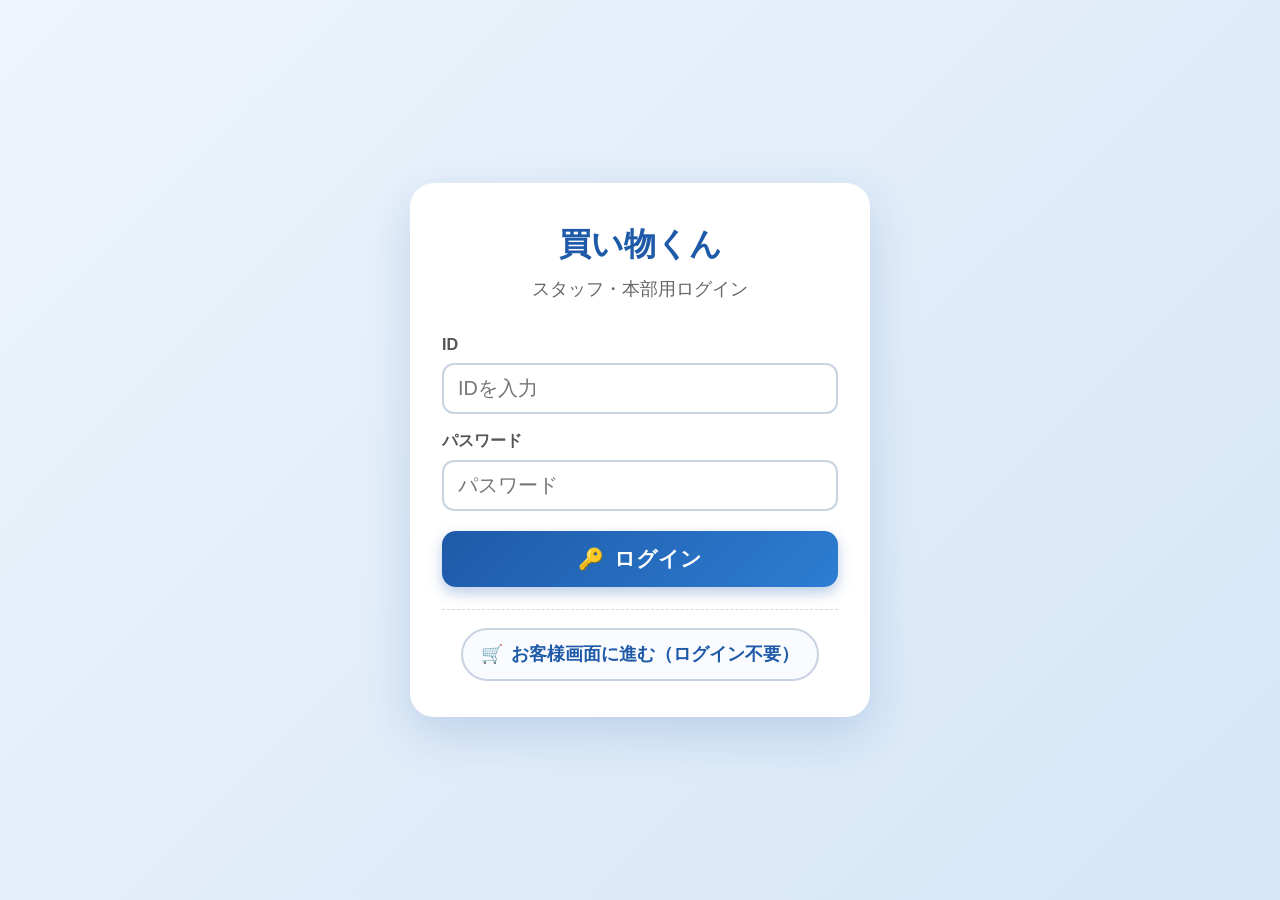
==== commit ec4ccba2: "fix: ログイン画面からテスト用ID/パスワードの表示を削除 公開サイトに認証情報のヒントを残さないため。IDのプレースホルダーも汎用化。  Co-Authored-By: Claude Opus " ====
--- a/login.html
+++ b/login.html
@@ -17,7 +17,7 @@
                 <label class="login-field">
                     <span class="login-field-label">ID</span>
                     <input type="text" id="loginId" class="login-input"
-                           placeholder="例：meito1" autocomplete="username" required>
+                           placeholder="IDを入力" autocomplete="username" required>
                 </label>
                 <label class="login-field">
                     <span class="login-field-label">パスワード</span>
@@ -36,18 +36,6 @@
                 <a href="index.html" class="login-customer-btn">
                     <span>🛒</span><span>お客様画面に進む（ログイン不要）</span>
                 </a>
-            </div>
-
-            <div class="login-help">
-                <details>
-                    <summary>テスト用アカウント</summary>
-                    <ul>
-                        <li><b>meito1 / pass1</b> … メートくん（奈良・名古屋）</li>
-                        <li><b>meito_nara / nara123</b> … 奈良担当メートくん</li>
-                        <li><b>meito_nagoya / nagoya123</b> … 名古屋担当メートくん</li>
-                        <li><b>honbu / honbu2026</b> … 本部スタッフ</li>
-                    </ul>
-                </details>
             </div>
         </div>
     </div>
